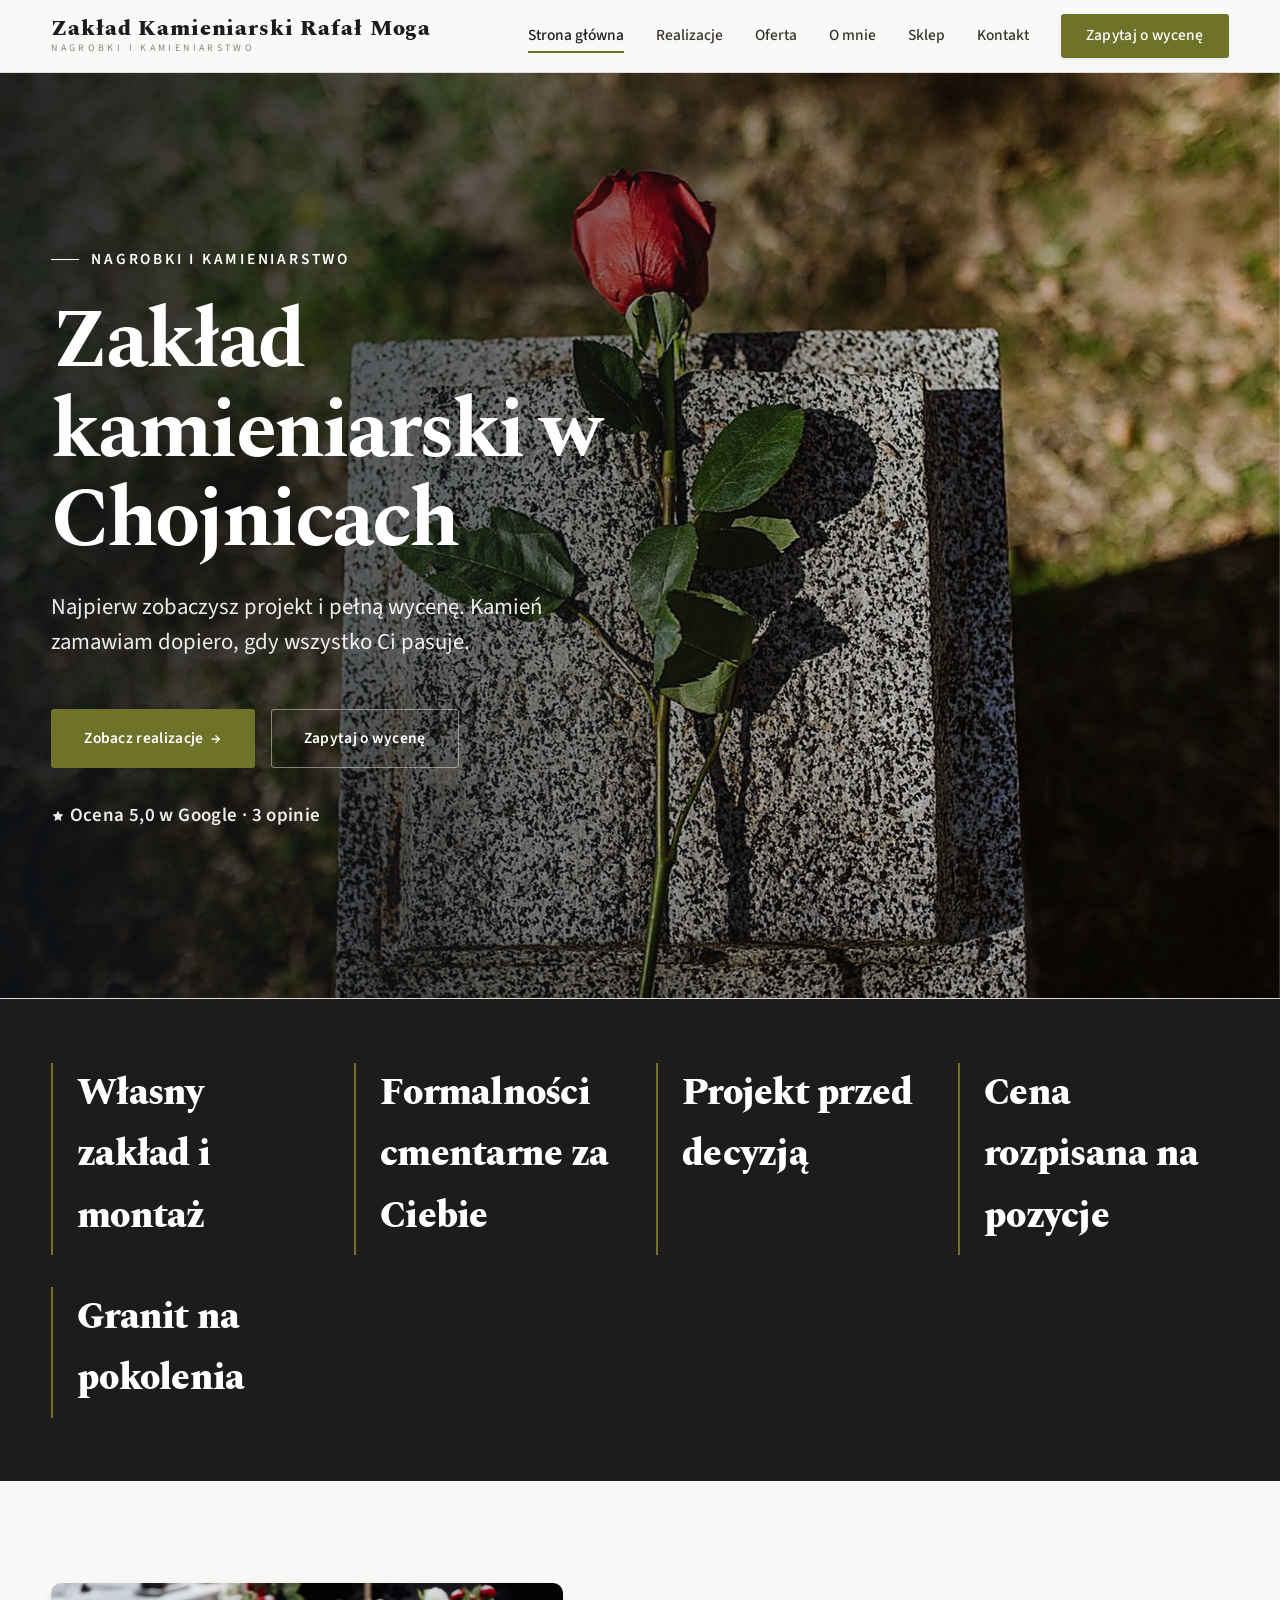
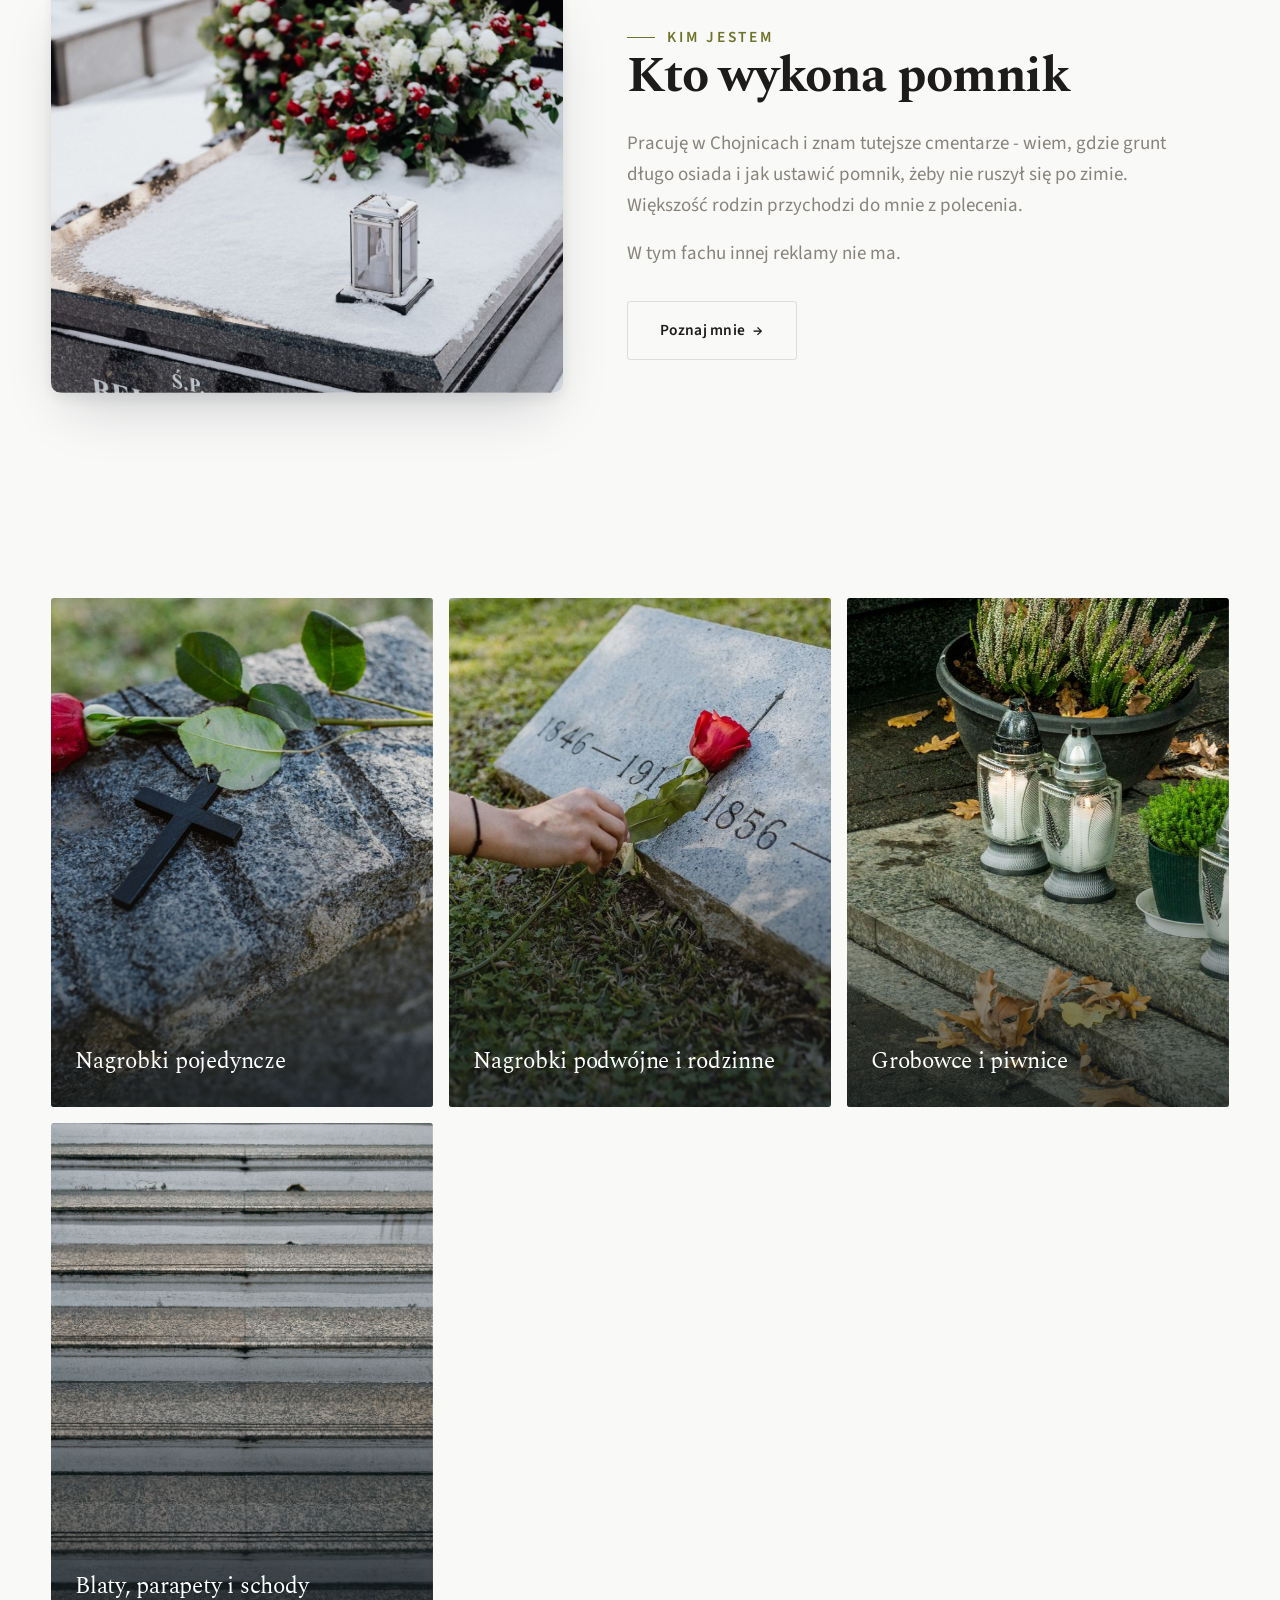
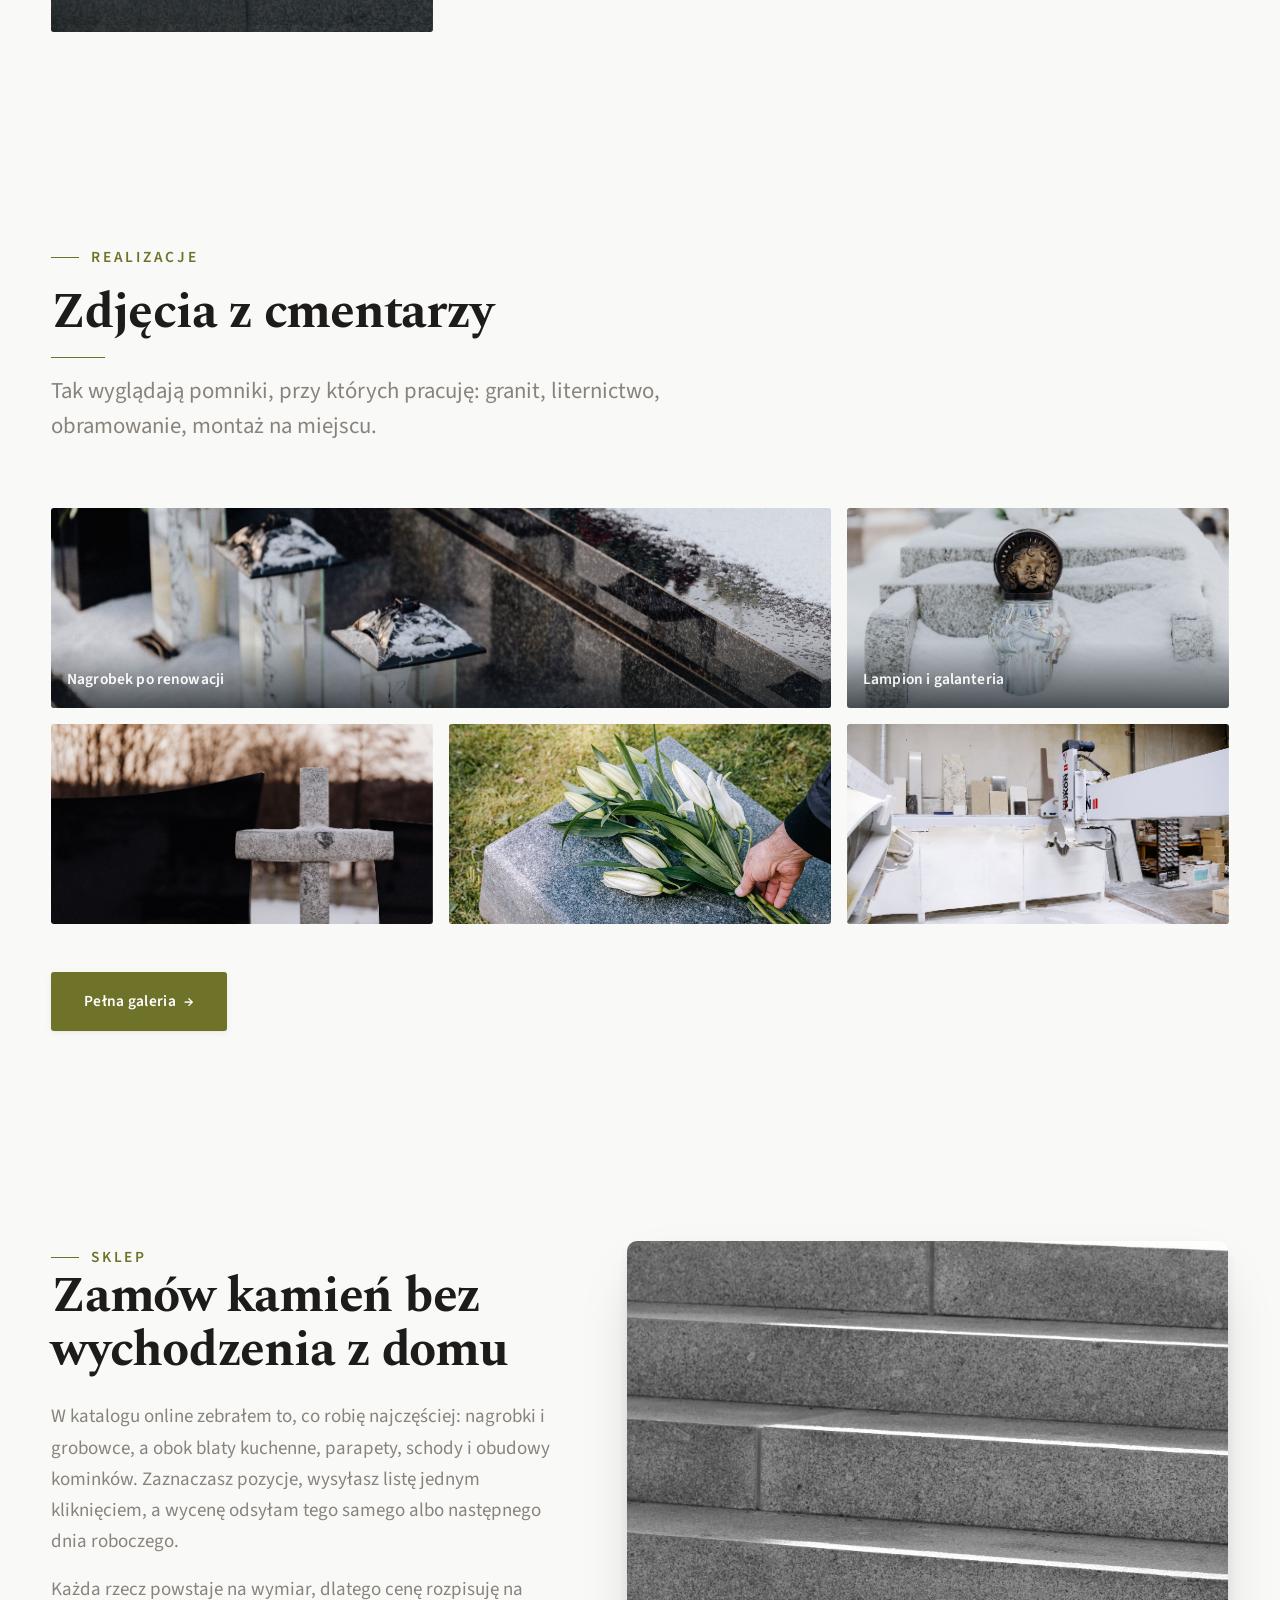
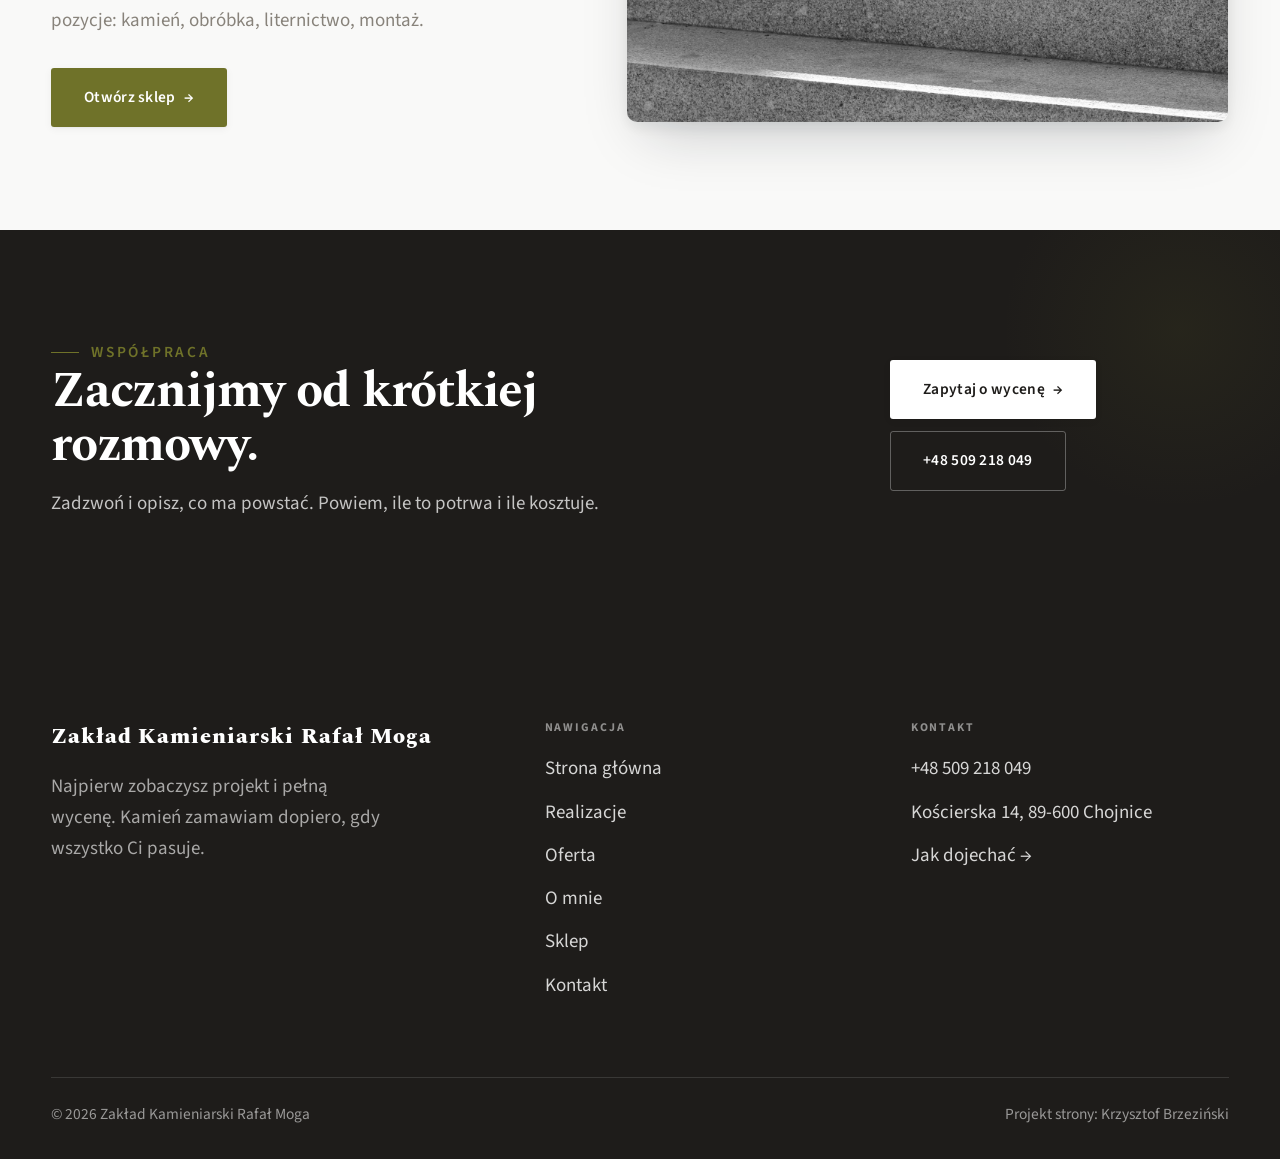
==== index.html @ 41d6d7fe "Demo: Zaklad Kamieniarski Rafal Moga (Chojnice) - strona + sklep" ====
<!DOCTYPE html>
<html lang="pl">
<head>
<meta charset="UTF-8">
<meta name="viewport" content="width=device-width, initial-scale=1.0">
<title>Nagrobki Chojnice - zakład kamieniarski | Zakład Kamieniarski Rafał Moga</title>
<meta name="description" content="Zakład kamieniarski w Chojnicach: nagrobki, grobowce, dopisy, renowacje. Formalności na cmentarzu po mojej stronie. Zadzwoń: +48 509 218 049.">
<link rel="preconnect" href="https://fonts.googleapis.com">
<link rel="preconnect" href="https://fonts.gstatic.com" crossorigin>
<link href="https://fonts.googleapis.com/css2?family=Spectral:wght@500;600;700&family=Source+Sans+3:wght@400;500;600&display=swap" rel="stylesheet">
<link rel="stylesheet" href="assets/styles.css">
</head>
<body>

<header class="nav">
  <div class="wrap nav-inner">
    <a class="brand" href="index.html"><span class="name">Zakład Kamieniarski Rafał Moga</span><span class="sub">Nagrobki i kamieniarstwo</span></a>
    <nav class="nav-links">
      <a href="index.html" class="active">Strona główna</a>
      <a href="realizacje.html">Realizacje</a>
      <a href="oferta.html">Oferta</a>
      <a href="o-nas.html">O mnie</a>
      <a href="sklep.html">Sklep</a>
      <a href="kontakt.html">Kontakt</a>
      <a href="kontakt.html" class="btn btn-accent">Zapytaj o wycenę</a>
    </nav>
    <button class="nav-toggle" aria-label="Menu"><span></span><span></span><span></span></button>
  </div>
</header>

<section class="hero-cine">
  <img src="img/hero.jpg" fetchpriority="high" alt="Zakład Kamieniarski Rafał Moga - Zakład kamieniarski w Chojnicach. Nagrobki i pomniki. ">
  <div class="wrap">
    <div class="hero-copy">
      <span class="eyebrow">Nagrobki i kamieniarstwo</span>
      <h1>Zakład kamieniarski w Chojnicach</h1>
      <p class="lead">Najpierw zobaczysz projekt i pełną wycenę. Kamień zamawiam dopiero, gdy wszystko Ci pasuje.</p>
      <div class="hero-actions">
        <a href="realizacje.html" class="btn btn-accent">Zobacz realizacje <span class="arr">→</span></a>
        <a href="kontakt.html" class="btn btn-ghost" style="color:#fff;border-color:rgba(255,255,255,.45)">Zapytaj o wycenę</a>
      </div>
      <div style="margin-top:var(--space-6);color:#fff;font-weight:600;letter-spacing:.02em;opacity:.92"><svg class="ico-star" width="14" height="14" viewBox="0 0 24 24" style="vertical-align:-2px" aria-hidden="true"><path d="M12 2.8l2.85 5.8 6.4.93-4.63 4.5 1.1 6.37L12 17.4l-5.72 3 1.1-6.37-4.63-4.5 6.4-.93L12 2.8Z" fill="currentColor"/></svg> Ocena 5,0 w Google · 3 opinie</div>
    </div>
  </div>
</section>
<section class="strip" style="padding-block:0">
  <div class="wrap">
    <div class="item reveal"><div class="k">Własny zakład i montaż</div><div class="v"></div></div>
    <div class="item reveal"><div class="k">Formalności cmentarne za Ciebie</div><div class="v"></div></div>
    <div class="item reveal"><div class="k">Projekt przed decyzją</div><div class="v"></div></div>
    <div class="item reveal"><div class="k">Cena rozpisana na pozycje</div><div class="v"></div></div>
    <div class="item reveal"><div class="k">Granit na pokolenia</div><div class="v"></div></div>
  </div>
</section>
<section>
  <div class="wrap split">
    <div class="split-art reveal"><img src="img/g1.jpg" alt="Zakład Kamieniarski Rafał Moga - realizacja" loading="lazy"></div>
    <div class="split-copy reveal">
      <span class="eyebrow">Kim jestem</span>
      <h2>Kto wykona pomnik</h2>
      <p class="muted">Pracuję w Chojnicach i znam tutejsze cmentarze - wiem, gdzie grunt długo osiada i jak ustawić pomnik, żeby nie ruszył się po zimie. Większość rodzin przychodzi do mnie z polecenia.</p>
      <p class="muted">W tym fachu innej reklamy nie ma.</p>
      <a href="o-nas.html" class="btn btn-ghost">Poznaj mnie <span class="arr">→</span></a>
    </div>
  </div>
</section>
<section class="gateways-band">
  <div class="wrap">
    <div class="gateways">
      <a href="oferta.html" class="gateway reveal"><img src="img/g2.jpg" alt="Nagrobki pojedyncze" loading="lazy"><span class="g-ttl">Nagrobki pojedyncze</span></a>
      <a href="oferta.html" class="gateway reveal"><img src="img/g3.jpg" alt="Nagrobki podwójne i rodzinne" loading="lazy"><span class="g-ttl">Nagrobki podwójne i rodzinne</span></a>
      <a href="oferta.html" class="gateway reveal"><img src="img/g6.jpg" alt="Grobowce i piwnice" loading="lazy"><span class="g-ttl">Grobowce i piwnice</span></a>
      <a href="sklep.html" class="gateway reveal"><img src="img/schody2.jpg" alt="Blaty, parapety i schody" loading="lazy"><span class="g-ttl">Blaty, parapety i schody</span></a>
    </div>
  </div>
</section>
<section>
  <div class="wrap">
    <div class="head reveal">
      <span class="eyebrow">Realizacje</span>
      <h2>Zdjęcia z cmentarzy</h2>
      <p>Tak wyglądają pomniki, przy których pracuję: granit, liternictwo, obramowanie, montaż na miejscu.</p>
    </div>
    <div class="gallery">
      <div class="tile t-two3 reveal"><img src="img/g5.jpg" alt="Nagrobek po renowacji" loading="lazy"><div class="cap">Nagrobek po renowacji</div></div>
      <div class="tile t-third reveal"><img src="img/g4.jpg" alt="Lampion i galanteria nagrobna" loading="lazy"><div class="cap">Lampion i galanteria</div></div>
      <div class="tile t-third reveal"><img src="img/g7.jpg" alt="Zakład Kamieniarski Rafał Moga" loading="lazy"></div>
      <div class="tile t-third reveal"><img src="img/g8.jpg" alt="Zakład Kamieniarski Rafał Moga" loading="lazy"></div>
      <div class="tile t-third reveal"><img src="img/about.jpg" alt="Zakład Kamieniarski Rafał Moga" loading="lazy"></div>
    </div>
    <div style="margin-top:var(--space-7)" class="reveal"><a href="realizacje.html" class="btn btn-accent">Pełna galeria <span class="arr">→</span></a></div>
  </div>
</section>
<section>
  <div class="wrap split">
    <div class="split-copy reveal">
      <span class="eyebrow">Sklep</span>
      <h2>Zamów kamień bez wychodzenia z domu</h2>
      <p class="muted">W katalogu online zebrałem to, co robię najczęściej: nagrobki i grobowce, a obok blaty kuchenne, parapety, schody i obudowy kominków. Zaznaczasz pozycje, wysyłasz listę jednym kliknięciem, a wycenę odsyłam tego samego albo następnego dnia roboczego.</p>
      <p class="muted">Każda rzecz powstaje na wymiar, dlatego cenę rozpisuję na pozycje: kamień, obróbka, liternictwo, montaż.</p>
      <a href="sklep.html" class="btn btn-accent">Otwórz sklep <span class="arr">→</span></a>
    </div>
    <div class="split-art reveal"><img src="img/schody1.jpg" alt="Schody i elementy z granitu" loading="lazy"></div>
  </div>
</section>
<section class="cta">
  <div class="wrap">
    <div class="reveal">
      <span class="eyebrow">Współpraca</span>
      <h2>Zacznijmy od krótkiej rozmowy.</h2>
      <p>Zadzwoń i opisz, co ma powstać. Powiem, ile to potrwa i ile kosztuje.</p>
    </div>
    <div class="cta-actions reveal">
      <a href="kontakt.html" class="btn btn-light">Zapytaj o wycenę <span class="arr">→</span></a>
      <a href="tel:+48509218049" class="btn btn-ghost" style="color:#fff;border-color:rgba(255,255,255,.3)">+48 509 218 049</a>
    </div>
  </div>
</section>

<footer>
  <div class="wrap">
    <div class="foot-grid">
      <div class="foot-brand">
        <div class="name">Zakład Kamieniarski Rafał Moga</div>
        <p>Najpierw zobaczysz projekt i pełną wycenę. Kamień zamawiam dopiero, gdy wszystko Ci pasuje.</p>
      </div>
      <div class="foot-col">
        <h4>Nawigacja</h4>
        <a href="index.html">Strona główna</a>
        <a href="realizacje.html">Realizacje</a>
        <a href="oferta.html">Oferta</a>
        <a href="o-nas.html">O mnie</a>
        <a href="sklep.html">Sklep</a>
        <a href="kontakt.html">Kontakt</a>
      </div>
      <div class="foot-col">
        <h4>Kontakt</h4>
        <a href="tel:+48509218049">+48 509 218 049</a>
        <p>Kościerska 14, 89-600 Chojnice</p>
        <a href="https://maps.google.com/?cid=12086845877738569037" target="_blank" rel="noopener">Jak dojechać →</a>
      </div>
    </div>
    <div class="foot-bot">
      <span>© 2026 Zakład Kamieniarski Rafał Moga</span>
      <span>Projekt strony: Krzysztof Brzeziński</span>
    </div>
  </div>
</footer>


<script src="assets/main.js"></script>
</body>
</html>
---- assets/styles.css ----
/* ============================================================
   STOLBASZ — premium, architektoniczny B2B fit-out
   Jasna paleta, zero brązu. System wg premium-web-craft.
   Projekt strony: Krzysztof Brzeziński
   ============================================================ */

:root{
  /* PALETA — jasna, architektoniczna, chłodna */
  --paper:#F2F1EE;          /* główne tło */
  --paper-2:#E5E3DE;        /* sekcje alternatywne (chłodny jasny szary) */
  --paper-3:#E5E3DE;        /* delikatne wypełnienia */
  --ink:#1E1C1A;            /* tekst główny — chłodny grafit */
  --ink-soft:#38332F;       /* nagłówki drugorzędne */
  --muted:#88837B;          /* tekst poboczny */
  --line:rgba(30,28,26,.12);/* hairline */
  --accent:#836A42;         /* stonowany petrol-slate — jedyny akcent */
  --accent-d:#67522F;
  --accent-soft:rgba(131,106,66,.10);
  --dark:#1E1C1A;           /* sekcje ciemne (stopka/CTA) */

  /* ODSTĘPY — skala 4/8 */
  --space-1:4px; --space-2:8px; --space-3:12px; --space-4:16px; --space-5:24px;
  --space-6:32px; --space-7:48px; --space-8:64px; --space-9:96px; --space-10:128px;

  /* TYPOGRAFIA — fluid clamp() (skala podbita 16.07.2026: większe, czytelniejsze litery — uwaga Adama) */
  --text-sm:clamp(.9rem,.87rem + .12vw,1rem);
  --text-base:clamp(1.08rem,1.04rem + .18vw,1.2rem);
  --text-lg:clamp(1.24rem,1.15rem + .34vw,1.44rem);
  --text-h3:clamp(1.34rem,1.22rem + .55vw,1.66rem);
  --text-h2:clamp(2.1rem,1.66rem + 2.1vw,3.1rem);
  --text-h1:clamp(2.9rem,2.1rem + 4vw,5.1rem);

  /* PROMIENIE — architektoniczne, raczej ostre */
  --r-sm:3px; --r-md:6px; --r-lg:10px;

  /* RUCH */
  --ease:cubic-bezier(.25,.46,.45,.94); --dur:.24s;

  /* CIENIE — miękkie, warstwowe */
  --sh-sm:0 1px 2px rgba(16,24,32,.04), 0 2px 8px rgba(16,24,32,.05);
  --sh-md:0 2px 6px rgba(16,24,32,.05), 0 12px 28px -8px rgba(16,24,32,.12);
  --sh-lg:0 6px 14px rgba(16,24,32,.07), 0 26px 56px -18px rgba(16,24,32,.22);

  --hairline:1px solid var(--line);

  --font-display:'Spectral',serif;
  --font-body:'Source Sans 3',sans-serif;
}

*{box-sizing:border-box;margin:0;padding:0}
html{scroll-behavior:smooth}
body{
  font-family:var(--font-body);
  font-size:var(--text-base);
  line-height:1.65;
  color:var(--ink);
  background:var(--paper);
  -webkit-font-smoothing:antialiased;
  text-rendering:optimizeLegibility;
}
img{max-width:100%;display:block}
a{color:inherit;text-decoration:none}

.wrap{width:min(92%,1180px);margin-inline:auto}
section{padding-block:clamp(52px,6.5vw,96px)}

h1,h2,h3{font-family:var(--font-display);font-weight:700;line-height:1.08;letter-spacing:-.02em;color:var(--ink)}
h1{font-size:var(--text-h1);letter-spacing:-.035em}
h2{font-size:var(--text-h2);letter-spacing:-.025em}
h3{font-size:var(--text-h3)}
p{max-width:65ch}

.eyebrow{
  font-family:var(--font-body);
  font-size:var(--text-sm);
  font-weight:600;
  letter-spacing:.18em;
  text-transform:uppercase;
  color:var(--accent);
  display:inline-flex;align-items:center;gap:var(--space-3);
}
.eyebrow::before{content:"";width:28px;height:1px;background:var(--accent);display:inline-block}

.muted{color:var(--muted)}
.lead{font-size:var(--text-lg);line-height:1.55;color:var(--ink-soft);max-width:50ch}

/* ---------- BUTTONS ---------- */
.btn{
  display:inline-flex;align-items:center;gap:var(--space-2);
  font-weight:600;font-size:var(--text-sm);letter-spacing:.02em;
  padding:var(--space-4) var(--space-6);
  border-radius:var(--r-sm);
  transition:transform var(--dur) var(--ease),box-shadow var(--dur) var(--ease),background var(--dur) var(--ease);
  cursor:pointer;border:1px solid transparent;
}
.btn-accent{background:var(--accent);color:#fff;box-shadow:var(--sh-sm)}
.btn-accent:hover{background:var(--accent-d);transform:translateY(-2px);box-shadow:var(--sh-md)}
.btn-accent:active{transform:translateY(0);box-shadow:var(--sh-sm)}
.btn-ghost{background:transparent;color:var(--ink);border-color:var(--line)}
.btn-ghost:hover{border-color:var(--accent);color:var(--accent);transform:translateY(-2px)}
.btn-light{background:#fff;color:var(--ink);box-shadow:var(--sh-sm)}
.btn-light:hover{transform:translateY(-2px);box-shadow:var(--sh-md)}
.btn .arr{transition:transform var(--dur) var(--ease)}
.btn:hover .arr{transform:translateX(4px)}

/* ---------- NAV ---------- */
.nav{
  position:sticky;top:0;z-index:50;
  background:color-mix(in srgb,var(--paper) 88%,transparent);
  backdrop-filter:saturate(140%) blur(10px);
  border-bottom:var(--hairline);
}
.nav-inner{display:flex;align-items:center;justify-content:space-between;height:72px}
.brand{display:flex;flex-direction:column;line-height:1}
.brand .name{font-family:var(--font-display);font-weight:800;font-size:1.35rem;letter-spacing:.04em}
.brand .sub{font-size:.62rem;letter-spacing:.34em;text-transform:uppercase;color:var(--muted);margin-top:5px}
.nav-links{display:flex;align-items:center;gap:var(--space-6)}
.nav-links a{font-size:var(--text-sm);font-weight:500;color:var(--ink-soft);position:relative;padding-block:4px;transition:color var(--dur) var(--ease)}
.nav-links a::after{content:"";position:absolute;left:0;bottom:0;width:0;height:1.5px;background:var(--accent);transition:width var(--dur) var(--ease)}
.nav-links a:hover,.nav-links a.active{color:var(--ink)}
.nav-links a:hover::after,.nav-links a.active::after{width:100%}
.nav-links .btn{padding:var(--space-2) var(--space-5)}
/* przyciski w nav: właściwy kolor (przebij .nav-links a) + bez podkreślenia */
.nav-links a.btn-accent{color:#fff}
.nav-links a.btn-ghost,.nav-links a.btn-light{color:var(--ink)}
.nav-links a.btn::after{display:none}
.nav-toggle{display:none;background:none;border:none;cursor:pointer;flex-direction:column;gap:5px;padding:8px}
.nav-toggle span{width:24px;height:2px;background:var(--ink);transition:var(--dur)}

/* ---------- HERO (split) ---------- */
.hero{position:relative;overflow:hidden;border-bottom:var(--hairline)}
.hero-grid{display:grid;grid-template-columns:1.05fr .95fr;gap:clamp(24px,4vw,60px);align-items:center;
  padding-block:clamp(36px,4.5vw,64px)}
.hero-copy .eyebrow{margin-bottom:var(--space-5)}
.hero-copy h1{margin-bottom:var(--space-5)}
.hero-copy .lead{margin-bottom:var(--space-7)}
.hero-actions{display:flex;flex-wrap:wrap;gap:var(--space-4)}
.hero-art{position:relative;aspect-ratio:4/3;border-radius:var(--r-lg);overflow:hidden;box-shadow:var(--sh-lg)}
.hero-art img{width:100%;height:100%;object-fit:cover}
.hero-art::after{content:"";position:absolute;inset:0;background:linear-gradient(180deg,transparent 55%,rgba(18,24,28,.28))}
.hero-badge{position:absolute;left:var(--space-5);bottom:var(--space-5);z-index:2;
  background:rgba(252,252,251,.94);backdrop-filter:blur(4px);
  border-radius:var(--r-md);padding:var(--space-4) var(--space-5);box-shadow:var(--sh-md);max-width:78%}
.hero-badge strong{display:block;font-family:var(--font-display);font-size:1rem;letter-spacing:-.01em}
.hero-badge span{font-size:var(--text-sm);color:var(--muted)}

/* ---------- HERO duży / kinowy (strona główna) ---------- */
.hero-cine{position:relative;min-height:clamp(560px,82vh,840px);min-height:clamp(560px,82svh,840px);display:flex;align-items:center;overflow:hidden;border-bottom:var(--hairline)}
.hero-cine>img{position:absolute;inset:0;width:100%;height:100%;object-fit:cover;z-index:0}
.hero-cine::after{content:"";position:absolute;inset:0;z-index:1;
  background:linear-gradient(95deg,rgba(13,18,23,.86) 0%,rgba(13,18,23,.64) 32%,rgba(13,18,23,.24) 62%,rgba(13,18,23,.04) 100%)}
.hero-cine .wrap{position:relative;z-index:2;padding-block:var(--space-8)}
.hero-cine .hero-copy{max-width:660px}
.hero-cine .eyebrow{color:#fff;margin-bottom:var(--space-5)}
.hero-cine .eyebrow::before{background:#fff}
.hero-cine h1{color:#fff;margin-bottom:var(--space-5);font-size:clamp(2.9rem,2rem + 4.4vw,5.2rem)}
.hero-cine .lead{color:rgba(255,255,255,.92);max-width:48ch;margin-bottom:var(--space-7)}
.hero-cine .hero-actions{display:flex;flex-wrap:wrap;gap:var(--space-4)}
@media(max-width:680px){
  .hero-cine{min-height:clamp(520px,76vh,640px);min-height:clamp(520px,76svh,640px);align-items:flex-end}
  .hero-cine::after{background:linear-gradient(0deg,rgba(13,18,23,.9) 6%,rgba(13,18,23,.45) 55%,rgba(13,18,23,.25) 100%)}
  .hero-cine .wrap{padding-bottom:var(--space-9)}
}

/* full-bleed hero variant (podstrony) */
.pagehead{position:relative;min-height:46vh;min-height:46svh;display:flex;align-items:flex-end;overflow:hidden;border-bottom:var(--hairline)}
.pagehead img{position:absolute;inset:0;width:100%;height:100%;object-fit:cover}
.pagehead::after{content:"";position:absolute;inset:0;background:linear-gradient(180deg,rgba(18,24,28,.25),rgba(18,24,28,.62))}
.pagehead .wrap{position:relative;z-index:2;padding-block:var(--space-9);color:#fff}
.pagehead h1{color:#fff;max-width:18ch}
.pagehead .eyebrow{color:#fff}
.pagehead .eyebrow::before{background:#fff}
.pagehead p{color:rgba(255,255,255,.86);margin-top:var(--space-4);max-width:54ch}

/* ---------- STRIP (pasek skrótów / liczby) ---------- */
.strip{background:var(--dark);color:#fff}
.strip .wrap{display:grid;grid-template-columns:repeat(4,1fr);gap:var(--space-6);padding-block:var(--space-8)}
.strip .item .k{font-family:var(--font-display);font-size:clamp(1.6rem,1.2rem + 1.4vw,2.4rem);font-weight:800;letter-spacing:-.02em;color:#fff}
.strip .item .v{font-size:var(--text-sm);color:rgba(255,255,255,.66);margin-top:var(--space-2);line-height:1.45}
.strip .item{border-left:2px solid var(--accent);padding-left:var(--space-5)}

/* ---------- SECTION HEAD ---------- */
.head{max-width:48rem;margin-bottom:var(--space-8)}
.head.center{margin-inline:auto;text-align:center}
.head .eyebrow{margin-bottom:var(--space-4)}
.head h2{margin-bottom:var(--space-4)}
.head p{color:var(--muted);font-size:var(--text-lg);line-height:1.55}
.head.center p{margin-inline:auto}

/* ---------- INTRO SPLIT ---------- */
.split{display:grid;grid-template-columns:.92fr 1.08fr;gap:clamp(28px,5vw,80px);align-items:center}
.split.rev{grid-template-columns:1.08fr .92fr}
.split.rev .split-art{order:-1}
.split-art{position:relative;aspect-ratio:5/4;border-radius:var(--r-lg);overflow:hidden;box-shadow:var(--sh-lg)}
.split-art img{width:100%;height:100%;object-fit:cover}
.split-copy h2{margin-bottom:var(--space-5)}
.split-copy p+p{margin-top:var(--space-4)}
.split-copy .btn{margin-top:var(--space-6)}

/* ---------- SERVICES (zakres) ---------- */
.svc-grid{display:grid;grid-template-columns:repeat(auto-fit,minmax(280px,1fr));gap:var(--space-5)}
.svc{background:#fff;border:var(--hairline);border-radius:var(--r-md);padding:var(--space-7) var(--space-6);
  transition:transform var(--dur) var(--ease),box-shadow var(--dur) var(--ease),border-color var(--dur) var(--ease);
  position:relative;overflow:hidden}
.svc::before{content:"";position:absolute;left:0;top:0;width:3px;height:0;background:var(--accent);transition:height var(--dur) var(--ease)}
.svc:hover{transform:translateY(-4px);box-shadow:var(--sh-md);border-color:transparent}
.svc:hover::before{height:100%}
.svc .ic{font-family:var(--font-display);font-size:.8rem;font-weight:700;letter-spacing:.12em;color:var(--accent);margin-bottom:var(--space-4)}
.svc h3{margin-bottom:var(--space-3);font-size:1.22rem}
.svc p{color:var(--muted);font-size:var(--text-base);line-height:1.6}

/* big detailed service rows */
.svc-row{display:grid;grid-template-columns:.8fr 1.2fr;gap:clamp(20px,4vw,60px);align-items:center;padding-block:var(--space-8)}
.svc-row+.svc-row{border-top:var(--hairline)}
.svc-row.rev{grid-template-columns:1.2fr .8fr}
.svc-row.rev .svc-row-art{order:-1}
.svc-row-art{aspect-ratio:4/3;border-radius:var(--r-md);overflow:hidden;box-shadow:var(--sh-md)}
.svc-row-art img{width:100%;height:100%;object-fit:cover}
.svc-row h3{font-size:1.5rem;margin-bottom:var(--space-4)}
.svc-row .num{font-family:var(--font-display);font-size:.85rem;font-weight:700;letter-spacing:.14em;color:var(--accent);display:block;margin-bottom:var(--space-3)}
.svc-row ul{list-style:none;margin-top:var(--space-4);display:flex;flex-direction:column;gap:var(--space-2)}
.svc-row li{position:relative;padding-left:var(--space-5);color:var(--muted);font-size:var(--text-base)}
.svc-row li::before{content:"";position:absolute;left:0;top:.62em;width:8px;height:1px;background:var(--accent)}

/* ---------- GALLERY (realizacje) ---------- */
.gallery{display:grid;grid-template-columns:repeat(12,1fr);gap:var(--space-4);grid-auto-rows:200px}
/* GALERIA MASONRY — pionowe zdjęcia (portrety beauty/wellness) bez przycinania: kolumny, height auto */
.gallery-masonry{column-count:3;column-gap:var(--space-4)}
@media(max-width:900px){.gallery-masonry{column-count:2}}
@media(max-width:560px){.gallery-masonry{column-count:1}}
.gallery-masonry .m-tile{break-inside:avoid;margin:0 0 var(--space-4);padding:0;position:relative;overflow:hidden;border-radius:var(--r-md);border:1px solid var(--line)}
.gallery-masonry .m-tile img{width:100%;height:auto;display:block}
.gallery-masonry .m-tile .cap{position:absolute;left:0;right:0;bottom:0;padding:var(--space-4);color:#fff;background:linear-gradient(0deg,rgba(0,0,0,.55),transparent);font-size:var(--text-sm)}
.gallery-masonry .m-tile .cap small{display:block;font-weight:400;opacity:.78;letter-spacing:.04em;text-transform:uppercase;font-size:.66rem;margin-top:3px}
.tile{position:relative;overflow:hidden;border-radius:var(--r-md);box-shadow:var(--sh-sm);
  transition:transform var(--dur) var(--ease),box-shadow var(--dur) var(--ease)}
.tile img{width:100%;height:100%;object-fit:cover;transition:transform .6s var(--ease)}
.tile:hover{box-shadow:var(--sh-md)}
.tile:hover img{transform:scale(1.05)}
.tile .cap{position:absolute;left:0;right:0;bottom:0;padding:var(--space-5) var(--space-4) var(--space-4);
  background:linear-gradient(transparent,rgba(18,24,28,.78));color:#fff;
  font-size:var(--text-sm);font-weight:600;letter-spacing:.01em;
  opacity:0;transform:translateY(8px);transition:var(--dur) var(--ease)}
.tile:hover .cap{opacity:1;transform:translateY(0)}
.tile .cap small{display:block;font-weight:400;opacity:.78;letter-spacing:.04em;text-transform:uppercase;font-size:.66rem;margin-top:3px}
/* bento spans */
.t-wide{grid-column:span 6}
.t-tall{grid-column:span 6;grid-row:span 2}
.t-std{grid-column:span 6}
.t-third{grid-column:span 4}
.t-two3{grid-column:span 8}

/* ---------- TRUST / WIARYGODNOŚĆ ---------- */
.trust{background:var(--paper-2)}
.trust-grid{display:grid;grid-template-columns:repeat(auto-fit,minmax(240px,1fr));gap:var(--space-5);margin-top:var(--space-7)}
.trust-card{background:#fff;border-radius:var(--r-md);padding:var(--space-7) var(--space-6);box-shadow:var(--sh-sm);border-top:3px solid var(--accent)}
.trust-card .big{font-family:var(--font-display);font-size:clamp(1.8rem,1.3rem + 1.6vw,2.6rem);font-weight:800;letter-spacing:-.02em;color:var(--ink);line-height:1}
.trust-card h3{font-size:1.12rem;margin:var(--space-3) 0 var(--space-2)}
.trust-card p{color:var(--muted);font-size:var(--text-base);line-height:1.55}

/* ---------- CTA band ---------- */
.cta{background:var(--dark);color:#fff;position:relative;overflow:hidden}
.cta .wrap{display:grid;grid-template-columns:1.4fr .6fr;gap:var(--space-7);align-items:center;position:relative;z-index:2}
.cta h2{color:#fff;max-width:20ch}
.cta p{color:rgba(255,255,255,.74);margin-top:var(--space-4)}
.cta-actions{display:flex;flex-direction:column;gap:var(--space-3);align-items:flex-start}
.cta::before{content:"";position:absolute;right:-80px;top:-80px;width:360px;height:360px;border-radius:50%;
  background:radial-gradient(circle,var(--accent-soft),transparent 70%)}

/* ---------- CONTACT ---------- */
.contact-grid{display:grid;grid-template-columns:.85fr 1.15fr;gap:clamp(28px,4vw,56px);align-items:start}
.info-list{display:flex;flex-direction:column;gap:var(--space-2)}
.info-row{display:flex;gap:var(--space-4);align-items:flex-start;padding-block:var(--space-4);border-bottom:var(--hairline)}
.info-row .ic{flex:none;width:42px;height:42px;display:grid;place-items:center;border-radius:50%;
  background:var(--accent-soft);color:var(--accent);font-size:1.05rem}
.info-row .lbl{font-size:.72rem;letter-spacing:.14em;text-transform:uppercase;color:var(--muted)}
.info-row .val{font-weight:600;font-size:var(--text-base);margin-top:2px}
.info-row a.val:hover{color:var(--accent)}
.map{border:none;border-radius:var(--r-lg);box-shadow:var(--sh-md);width:100%;height:100%;min-height:380px;filter:grayscale(.2) contrast(1.02)}
.form{background:#fff;border:var(--hairline);border-radius:var(--r-lg);padding:clamp(24px,3vw,40px);box-shadow:var(--sh-sm)}
.form .fld{margin-bottom:var(--space-5)}
.form label{display:block;font-size:var(--text-sm);font-weight:600;margin-bottom:var(--space-2)}
.form input,.form textarea{width:100%;font-family:inherit;font-size:var(--text-base);color:var(--ink);
  padding:var(--space-4);border:var(--hairline);border-radius:var(--r-sm);background:var(--paper);transition:border-color var(--dur)}
.form input:focus,.form textarea:focus{outline:none;border-color:var(--accent);background:#fff}
.form textarea{resize:vertical;min-height:120px}
.form .note{font-size:var(--text-sm);color:var(--muted);margin-top:var(--space-3)}

/* ---------- FOOTER ---------- */
footer{background:var(--dark);color:#fff;padding-block:var(--space-9) var(--space-6)}
.foot-grid{display:grid;grid-template-columns:1.4fr 1fr 1fr;gap:var(--space-7);margin-bottom:var(--space-8)}
.foot-brand .name{font-family:var(--font-display);font-weight:800;font-size:1.4rem;letter-spacing:.04em}
.foot-brand p{color:rgba(255,255,255,.62);margin-top:var(--space-4);font-size:var(--text-base);max-width:38ch}
.foot-col h4{font-size:.74rem;letter-spacing:.16em;text-transform:uppercase;color:rgba(255,255,255,.5);margin-bottom:var(--space-4)}
.foot-col a,.foot-col p{display:block;color:rgba(255,255,255,.82);font-size:var(--text-base);margin-bottom:var(--space-3)}
.foot-col a:hover{color:#fff}
.foot-bot{border-top:1px solid rgba(255,255,255,.12);padding-top:var(--space-5);display:flex;justify-content:space-between;flex-wrap:wrap;gap:var(--space-3);
  font-size:var(--text-sm);color:rgba(255,255,255,.55)}
.foot-bot a:hover{color:#fff}

/* ---------- REVEAL ---------- */
.reveal{opacity:0;transform:translateY(22px);transition:opacity .6s var(--ease),transform .6s var(--ease)}
.reveal.in{opacity:1;transform:none}

/* ---------- RESPONSIVE ---------- */
@media(max-width:920px){
  .hero-grid,.split,.split.rev,.svc-row,.svc-row.rev,.cta .wrap,.contact-grid,.foot-grid{grid-template-columns:1fr}
  .split.rev .split-art,.svc-row.rev .svc-row-art{order:0}
  .hero-art{aspect-ratio:16/10;max-height:420px}
  .strip .wrap{grid-template-columns:repeat(2,1fr);gap:var(--space-7)}
  .gallery{grid-auto-rows:180px}
  .t-wide,.t-tall,.t-std,.t-third,.t-two3{grid-column:span 6}
  .t-tall{grid-row:span 1}
  .cta-actions{flex-direction:row;flex-wrap:wrap}
  .foot-grid{gap:var(--space-6)}
}
@media(max-width:680px){
  .nav-links{position:fixed;inset:72px 0 auto 0;background:var(--paper);flex-direction:column;align-items:stretch;
    gap:0;padding:var(--space-4) 6%;border-bottom:var(--hairline);box-shadow:var(--sh-md);
    transform:translateY(-120%);transition:transform var(--dur) var(--ease)}
  .nav-links.open{transform:translateY(0)}
  .nav-links a{padding-block:var(--space-4);border-bottom:var(--hairline)}
  .nav-links .btn{margin-top:var(--space-3);justify-content:center}
  .nav-toggle{display:flex}
  .strip .wrap{grid-template-columns:1fr}
  .gallery{grid-template-columns:repeat(6,1fr)}
  .foot-grid{grid-template-columns:1fr}
}
@media(prefers-reduced-motion:reduce){
  *{animation-duration:.01ms!important;transition:none!important}
  .reveal{opacity:1!important;transform:none!important}
  html{scroll-behavior:auto}
}

/* ============================================================
   PREMIUM LAYER — destylat deep-researchu branż (anty-AI, spokój).
   Zmienne STOLBASZ (--accent/--ink/--paper/--line/--dark). Ruch ledwo
   zauważalny, krzywa cubic-bezier(.16,.84,.44,1); prefers-reduced-motion
   pokryte blanketem wyżej. Karty hairline zamiast cieni = #1 sygnał „nie-AI".
   ============================================================ */

/* więcej oddechu między sekcjami (liderzy: 110-130px) */
section{padding-block:clamp(64px,8vw,128px)}

/* 1) Aksamitny reveal — dłuższa, miękka krzywa zamiast „skoku" */
.reveal{transition:opacity .9s cubic-bezier(.16,.84,.44,1),transform .9s cubic-bezier(.16,.84,.44,1);will-change:opacity,transform}
/* stagger TYLKO w galerii (tam pozycja = porządek dzieci) */
.gallery .reveal:nth-child(2){transition-delay:.07s}
.gallery .reveal:nth-child(3){transition-delay:.14s}
.gallery .reveal:nth-child(4){transition-delay:.21s}
.gallery .reveal:nth-child(5){transition-delay:.28s}
.gallery .reveal:nth-child(6){transition-delay:.35s}

/* 2) Hero STATYCZNY na .hero-cine — Ken Burns CAŁKIEM WYŁĄCZONY 26.06 (3. zgłoszenie Szymona).
   GENEZA: animowanie scale na <img> hero z teksturami (cegły/framugi) re-samplinguje obraz
   klatka po klatce → na części ekranów drobne drganie/shimmer = „heroshot się trzęsie".
   translateY usunięto wcześniej, scale-only + will-change/GPU NIE wystarczyły do GWARANCJI gładkości.
   Krzysztof zażądał pewności („make sure, że błąd się nie pojawi") > efekt. Zero animacji = 0% drgania.
   Delikatny zoom zostaje TYLKO w pełnoekranowych hero gastro/studio (hg-bg/hs-bg — tło, inny
   mechanizm, chwalone, nigdy nie zgłaszane). NIE wracać do KB na .hero-cine bez realnego testu
   na sprzęcie klienta — to ryzyko regresji „trzęsienia”. */
/* BEZPIECZNY "wow" na hero = jednorazowy FADE-IN (opacity), nie zoom.
   opacity nie dotyka bitmapy → gładkie na KAŻDYM zdjęciu/ekranie/GPU, zero ryzyka migotania.
   Geometryczny ruch (scale/translate) na .hero-cine jest ZAKAZANY (bramka pilnuje). */
@keyframes heroFade{from{opacity:0}to{opacity:1}}
.hero-cine>img{transform:none;animation:heroFade 1.1s ease-out both}

/* 3) Akcentowy hairline pod nagłówkiem sekcji, który „rysuje się" przy wejściu */
.head h2{position:relative;padding-bottom:18px}
.head h2::after{content:"";position:absolute;left:0;bottom:0;height:1px;width:0;background:var(--accent);transition:width 1s cubic-bezier(.16,.84,.44,1) .15s}
.head.center h2::after{left:50%;transform:translateX(-50%)}
.head.reveal.in h2::after,.head.center.reveal.in h2::after{width:54px}

/* 4) Karty HAIRLINE zamiast cieni/zaokrągleń (najmocniejszy anty-AI detal) */
.svc{background:transparent;border:1px solid var(--line);border-radius:var(--r-sm);box-shadow:none}
.svc:hover{box-shadow:none;border-color:var(--accent);transform:translateY(-3px)}
.trust-card{background:transparent;box-shadow:none;border:1px solid var(--line);border-top:2px solid var(--accent);border-radius:var(--r-sm)}
.tile{box-shadow:none;border-radius:var(--r-sm)}
.tile:hover{box-shadow:none}

/* 5) Sticky-nav kondensuje się po przewinięciu (sygnał dopracowania) */
.nav{transition:box-shadow .4s ease,background .4s ease}
.nav.is-stuck{box-shadow:0 1px 0 var(--line),0 14px 30px -24px rgba(0,0,0,.45)}
.nav-inner{transition:height .35s var(--ease)}
.nav.is-stuck .nav-inner{height:60px}

/* 6) MANIFESTO — pełnoekranowy cytat-bohater (zastępuje generyczne „Dlaczego my") */
.manifesto{background:var(--paper-2);text-align:center}
.manifesto .wrap{max-width:60rem}
.manifesto p{font-family:var(--font-display);font-style:italic;font-size:clamp(1.6rem,1rem + 2.4vw,2.8rem);line-height:1.32;color:var(--ink-soft);margin-inline:auto;max-width:26ch;position:relative;padding-top:var(--space-8)}
.manifesto p::before{content:"";position:absolute;top:0;left:50%;transform:translateX(-50%);width:54px;height:1px;background:var(--accent)}
.manifesto p span{color:var(--accent);font-style:italic}

/* 7) GATEWAYS — 3 duże bramy-zdjęcia (zamiast paska menu usług) */
.gateways{display:grid;grid-template-columns:repeat(3,1fr);gap:var(--space-4)}
.gateway{position:relative;aspect-ratio:3/4;overflow:hidden;border-radius:var(--r-sm);display:block}
.gateway img{width:100%;height:100%;object-fit:cover;transition:transform .8s var(--ease),filter .5s var(--ease)}
.gateway::after{content:"";position:absolute;inset:0;background:linear-gradient(180deg,transparent 38%,rgba(18,24,28,.74))}
.gateway:hover img{transform:scale(1.05);filter:brightness(1.05)}
.gateway .g-ttl{position:absolute;left:0;right:0;bottom:0;z-index:2;padding:var(--space-6) var(--space-5);color:#fff;font-family:var(--font-display);font-size:1.45rem;letter-spacing:-.01em;line-height:1.15}
.gateway .g-ttl small{display:block;font-family:var(--font-body);font-size:var(--text-sm);font-weight:400;opacity:.82;letter-spacing:.03em;margin-top:5px}
@media(max-width:760px){.gateways{grid-template-columns:1fr}.gateway{aspect-ratio:16/10}}

/* 8) LOGO klienta w nagłówku (gdy podane --logo) */
/* 52px domyślnie (feedback Bartka 06.07.2026: 40px ginęło, uwaga padła 3x; ~56px sprawdzone na żywym demie anna-borowiec-makeup) */
.brand-logo{height:64px;width:auto;max-width:300px;object-fit:contain;display:block}
.nav.is-stuck .brand-logo{height:52px}
@media(max-width:680px){.brand-logo{height:46px;max-width:210px}}


/* === RWD: nagłówki na wąskich ekranach (dodane 17.07.2026 razem z fixem clamp) ===
   Po przywróceniu działania clamp() dolna granica --text-h1 (2.9rem) rozpychała
   dokument przy długich polskich słowach na telefonach. Tu ją zjeżdżamy. */
@media (max-width:560px){
  :root{
    --text-h1:clamp(1.9rem, 1.15rem + 4.4vw, 2.7rem);
    --text-h2:clamp(1.5rem, 1rem + 3vw, 2.1rem);
  }
  .hero-cine h1{font-size:clamp(1.9rem, 1.15rem + 4.4vw, 2.7rem)}
  h1,h2{overflow-wrap:break-word}
}

/* GODZINY (godziny_grid z briefu) — dzień po lewej, godziny po prawej. Wcześniej BRAK stylu
   powodował sklejenie "Poniedziałek-Piątek8:00-20:00" (dodane 2026-07-21). Neutralne dla dem bez grafiku. */
.godz{display:flex;flex-direction:column;gap:2px;max-width:440px;margin-top:8px}
.godz-row{display:flex;justify-content:space-between;align-items:baseline;gap:24px;padding:10px 0;border-bottom:1px solid var(--line)}
.godz-row:last-child{border-bottom:0}
.godz-row b{font-weight:600;color:var(--ink)}
.godz-row span{color:var(--muted);white-space:nowrap}

/* === MOTION LAYER v2 (silnik) === */
/* ============================================================
   MOTION LAYER v2 — warstwa RUCHU wspólna dla wszystkich rodzin (2026-07-26)
   ------------------------------------------------------------
   PO CO: dema były technicznie poprawne, ale statyczne („za mało efektowne",
   K. 26.07). Ta warstwa dokłada to, co dziś odróżnia stronę premium od
   porządnej: maskowane wejście nagłówków, zdjęcia odsłaniane kurtyną + zoom-out,
   parallax sterowany scrollem (CSS scroll-driven, zero JS w pętli scrolla),
   płynne przejścia MIĘDZY podstronami (View Transitions), stagger siatek.

   ZASADY BEZPIECZEŃSTWA (wynikają z realnych wpadek — NIE łamać):
   1. ⛔ ZERO ruchu geometrycznego na `.hero-cine>img` — skalowanie teksturowanej
      bitmapy = shimmer („heroshot się trzęsie", 3x Szymon). Hero rusza się TYLKO
      tekstem i tylko raz. Bramka predeploy tego pilnuje.
   2. Stan początkowy (ukrycie) ustawia ZAWSZE JavaScript przez klasę `.mt-on`
      na <html>. Bez JS / przy błędzie JS strona wygląda dokładnie jak przed tą
      warstwą — nigdy pusty ekran (wpadka Zmalovane 29.06).
   3. Używamy osobnych właściwości `scale:` / `translate:` zamiast `transform:` —
      dzięki temu wejście NIE kasuje istniejących hoverów (które jadą na transform).
   4. Każdy efekt „drogi" (parallax) tylko desktop + tylko gdy przeglądarka umie
      scroll-driven animations. Mobile dostaje sam fade/mask (bateria, jank).
   5. prefers-reduced-motion wyłącza wszystko (blanket w base.css + własne guardy).
   ============================================================ */

:root{
  --mt-ease:cubic-bezier(.16,.84,.44,1);
  --mt-step:70ms;          /* odstęp między kolejnymi elementami siatki */
}

/* ---------- 1) STAGGER — kolejne elementy siatki wchodzą po sobie ----------
   JS ustawia --i (numer w grupie). Podbita specyficzność (:nth-child(n)) bije
   sztywne delaye galerii z base.css, nie ruszając tamtego pliku. */
.reveal{transition-delay:calc(var(--i,0) * var(--mt-step))}
.gallery .reveal:nth-child(n),
.gateways .reveal:nth-child(n),
.svc-grid .reveal:nth-child(n){transition-delay:calc(var(--i,0) * var(--mt-step))}

/* dłuższy, bardziej „aksamitny" dojazd + delikatny zoom-out całej karty */
.mt-on .reveal{transition-duration:1s,1s}

/* ---------- 2) NAGŁÓWKI — wjazd linia po linii zza maski ----------
   JS dzieli tekst na realne linie (po pomiarze) i owija w .mt-line>i.
   Efekt „szuflady": litery wjeżdżają z dołu, obcięte krawędzią linii. */
.mt-lines .mt-line{display:block;overflow:hidden;padding-bottom:.08em;margin-bottom:-.08em}
.mt-lines .mt-line > i{
  display:block;font-style:inherit;
  translate:0 108%;
  transition:translate 1.05s var(--mt-ease) var(--mt-d,0s);
}
.mt-lines.mt-in .mt-line > i{translate:0 0}

/* wariant awaryjny (nagłówek ma zagnieżdżony markup → nie dzielimy na linie) */
.mt-fade{opacity:0;translate:0 18px;transition:opacity .9s var(--mt-ease) var(--mt-d,0s),translate .9s var(--mt-ease) var(--mt-d,0s)}
.mt-fade.mt-in{opacity:1;translate:0 0}

/* ---------- 3) ZDJĘCIA — odsłanianie „kurtyną" + zoom-out do naturalnej skali ----
   clip-path jedzie od dołu do góry, jednocześnie obraz schodzi z 1.10 do 1.
   Uwaga: `scale:` (nie transform) → hover .tile:hover img{transform:scale(1.05)}
   nadal działa i nie kłóci się z wejściem. */
.mt-on .mt-ph > img,
.mt-on .mt-ph > picture > img{
  clip-path:inset(0 0 100% 0);
  scale:1.10;
  transition:clip-path 1.15s var(--mt-ease) var(--mt-d,0s),
             scale 1.6s var(--mt-ease) var(--mt-d,0s);
}
.mt-on .mt-ph.in > img,
.mt-on .in .mt-ph > img,
.mt-on .mt-ph.mt-in > img,
.mt-on .mt-ph.in > picture > img,
.mt-on .in .mt-ph > picture > img{clip-path:inset(0 0 0 0);scale:1}

/* podpis kafla — delikatnie widoczny od razu, pełny na hover (mniej „martwych" kafli) */
.mt-on .tile .cap{opacity:.001}
.mt-on .tile.in .cap{opacity:.9;translate:0 0;transform:none}
.mt-on .tile.in:hover .cap{opacity:1}

/* ---------- 4) PARALLAX — sterowany scrollem, natywnym CSS (bez JS) ----------
   animation-timeline:view() = przeglądarka sama liczy postęp elementu w oknie.
   Zero listenerów scrolla → zero janku. Desktop only, tylko gdy wspierane. */
@supports (animation-timeline: view()){
  @media (prefers-reduced-motion:no-preference) and (min-width:900px){
    .mt-para{overflow:hidden}
    .mt-para > img{
      height:114%;
      position:relative;top:-7%;
      animation:mtPara linear both;
      animation-timeline:view();
      animation-range:cover 0% cover 100%;
      will-change:translate;
    }
    @keyframes mtPara{from{translate:0 -4.5%}to{translate:0 4.5%}}

    /* sekcje wchodzą z lekkim „oddechem" — zanika przy wyjeździe z ekranu */
    .mt-breathe{
      animation:mtBreathe linear both;
      animation-timeline:view();
      animation-range:entry 0% entry 70%;
    }
    @keyframes mtBreathe{from{opacity:.35}to{opacity:1}}
  }
}

/* ---------- 4b) ŻYWY NAGŁÓWEK — przenikanie kadrów ----------
   Warstwy leżą DOKŁADNIE na zdjęciu hero i różnią się tylko przezroczystością.
   ⛔ Żadnego scale/translate — to skalowanie bitmapy dawało migotanie na teksturach.
   Warstwy wstawia JS; bez niego nic się nie dzieje i nagłówek jest statyczny jak dotąd. */
.mt-hero-layer{
  position:absolute;inset:0;width:100%;height:100%;
  object-fit:cover;object-position:inherit;
  opacity:0;transition:opacity 1.6s ease-in-out;
  pointer-events:none;z-index:1;
}
/* ⚠️ KONIECZNE: warstwa jest zwykłym <img> wewnątrz hero, więc łapie ją reguła
   `.hero-cine > img{animation:heroFade both}` z base.css. Animacja CSS ma pierwszeństwo przed
   zwykłymi deklaracjami — trzymała przezroczystość na klatce startowej i przenikanie nie działało.
   Zdejmujemy JEDYNIE to jednorazowe pojawienie się (heroFade), celowo BEZ !important, żeby
   rodziny z delikatnym zoomem tła (gastro/auto/dom/studio) mogły go warstwie przekazać. */
.hero-cine > img.mt-hero-layer{animation:none}
.mt-hero-layer.mt-show{opacity:1}
/* gdy pokazujemy kadr z rotacji, oryginalne zdjęcie zostaje pod spodem (nigdy nie znika
   całkowicie — gdyby warstwa nie doszła, pod spodem zawsze jest pełne zdjęcie) */
img[data-rotate].mt-under{opacity:1}
/* treść nagłówka musi zostać NAD warstwami */
.hero-cine > .wrap,.hero-cine .hero-copy,
.hg-copy,.ha-copy,.hd-copy,.hs-copy,.hf-copy,.hk-copy,.hero-spa .wrap{position:relative;z-index:3}
@media(prefers-reduced-motion:reduce){
  .mt-hero-layer{display:none}
}

/* ---------- 5) PRZEJŚCIA MIĘDZY PODSTRONAMI (View Transitions) ----------
   Klik w menu przestaje być białym mignięciem — strony przenikają, a pasek
   nawigacji zostaje w miejscu (nazwany element). Przeglądarki bez wsparcia
   nawigują normalnie — zero ryzyka. */
@view-transition{navigation:auto}
@media (prefers-reduced-motion:no-preference){
  ::view-transition-old(root){animation:mtVtOut .26s ease both}
  ::view-transition-new(root){animation:mtVtIn .42s var(--mt-ease) both}
  @keyframes mtVtOut{from{opacity:1}to{opacity:0}}
  @keyframes mtVtIn{from{opacity:0}to{opacity:1}}
}
.nav{view-transition-name:mt-nav}
footer{view-transition-name:mt-foot}

/* ---------- 6) PASEK POSTĘPU CZYTANIA — 2px w kolorze marki ----------
   Też scroll-driven (bez JS). Wstawiany przez JS tylko gdy przeglądarka umie. */
.mt-progress{
  position:fixed;top:0;left:0;z-index:60;
  height:2px;width:100%;
  background:var(--accent);
  transform-origin:0 50%;
  scale:0 1;
  pointer-events:none;
}
@supports (animation-timeline: scroll()){
  .mt-progress{animation:mtProg linear both;animation-timeline:scroll(root block)}
  @keyframes mtProg{from{scale:0 1}to{scale:1 1}}
}

/* ---------- 7) PRZYCISKI — przelot światła + magnes (JS) ----------
   Nakładka jest przezroczysta i przelotowa → NIE zmienia kontrastu tekstu
   (kontrasty WCAG policzone dla wszystkich rodzin zostają w mocy). */
.btn{position:relative;overflow:hidden;isolation:isolate}
.btn::after{
  content:"";position:absolute;inset:0;z-index:-1;pointer-events:none;
  background:linear-gradient(100deg,transparent 32%,rgba(255,255,255,.20) 50%,transparent 68%);
  translate:-120% 0;
}
@media (prefers-reduced-motion:no-preference){
  .btn:hover::after{translate:120% 0;transition:translate .75s var(--mt-ease)}
}
.btn{transition:transform var(--dur) var(--ease),box-shadow var(--dur) var(--ease),
               background var(--dur) var(--ease),translate .25s ease-out}

/* ---------- 8) LINKI NAWIGACJI / LISTY — mikro-detale ---------- */
.mt-on .svc,.mt-on .trust-card{transition:transform .5s var(--mt-ease),border-color .35s ease,box-shadow .35s ease}
.mt-on .svc:hover{transform:translateY(-4px)}

/* kotwice nie chowają się pod przyklejonym paskiem */
:target,[id]{scroll-margin-top:96px}

/* ---------- 9) LICZBY (count-up) ---------- */
.mt-num{font-variant-numeric:tabular-nums}

/* ---------- 9b) ZWALNIANIE WARSTW GPU (27.07 — zgłoszenie „zamula na komputerze") ----------
   `.reveal{will-change:opacity,transform}` z base.css każe przeglądarce trzymać dla KAŻDEGO
   pojawiającego się elementu osobną warstwę w pamięci karty graficznej. Deklaracja jest stała —
   warstwa nigdy nie jest zwalniana, więc na typowej podstronie wisi ich ~26 przy ~157 elementach.
   Na komputerze ze zintegrowaną grafiką to realny koszt (pamięć + praca kompozytora).
   Element, który już wjechał, nie będzie się więcej animował → warstwa jest zbędna.
   ⚠️ KLUCZOWE: NIE wolno tego wiązać z klasą `.in` — ona pojawia się w chwili STARTU przejścia,
   więc zdjęlibyśmy warstwę dokładnie wtedy, gdy jest potrzebna. Klasę `mt-settled` dokłada JS
   dopiero po `transitionend`, czyli gdy ruch faktycznie się skończył. Brak JS = zostaje jak było. */
.reveal.mt-settled{will-change:auto}
.mt-settled > img,.mt-settled > picture > img{will-change:auto}

/* ---------- 10) WYŁĄCZNIK GLOBALNY ----------
   Gdy user woli mniej ruchu — zdejmujemy wszystko, łącznie ze scroll-driven
   (blanket z base.css nie obejmuje animation-timeline). */
@media (prefers-reduced-motion:reduce){
  .mt-lines .mt-line > i{translate:0 0}
  .mt-fade{opacity:1;translate:0 0}
  .mt-on .mt-ph > img,.mt-on .mt-ph > picture > img{clip-path:none;scale:1}
  .mt-para > img{animation:none;height:100%;top:0}
  .mt-breathe{animation:none}
  .mt-progress{display:none}
  .mt-on .tile .cap{opacity:0}
}


/* === auto-paleta ze zdjęć klienta (dopasowanie do estetyki socials) === */
:root{--accent:#6F7229;--accent-d:#4D5019;--accent-soft:rgba(111,114,41,0.10);--paper:#F9F9F8;--paper-2:#EFEFED;--paper-3:#E8E8E5;}
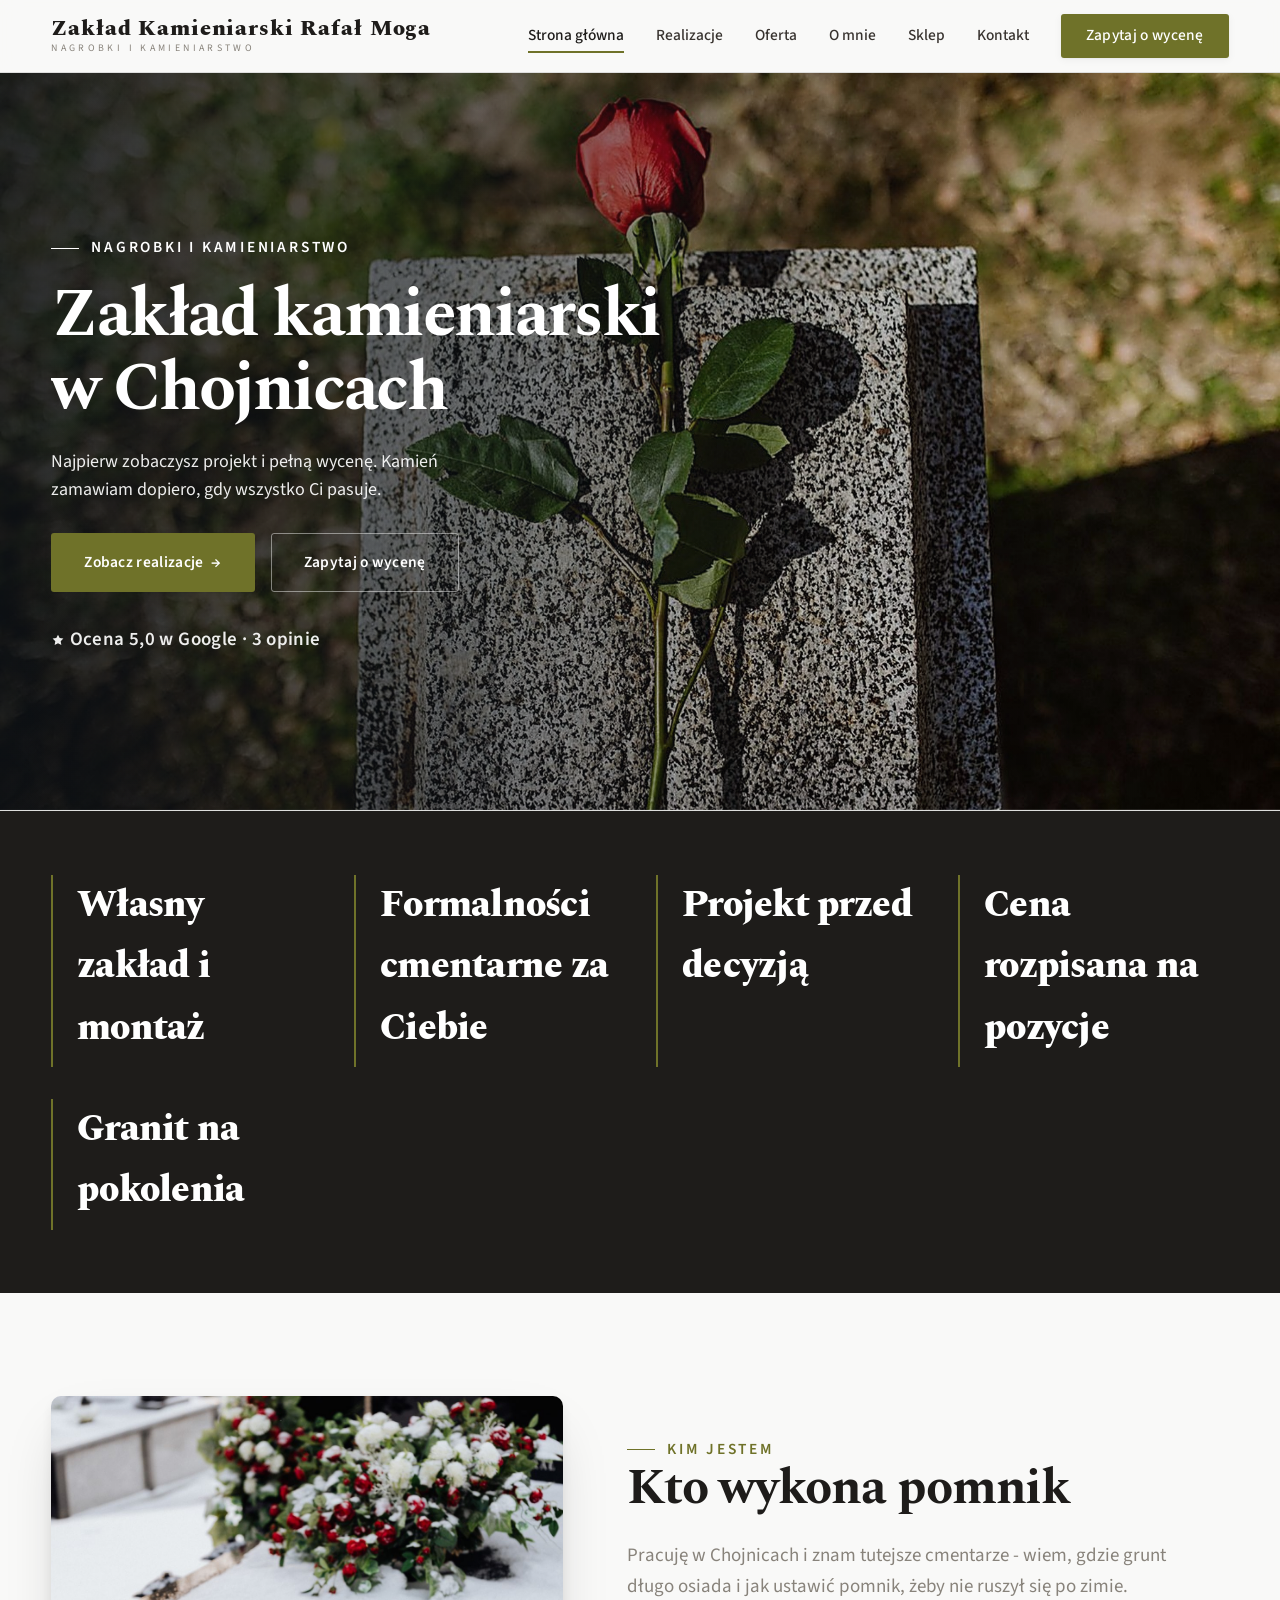
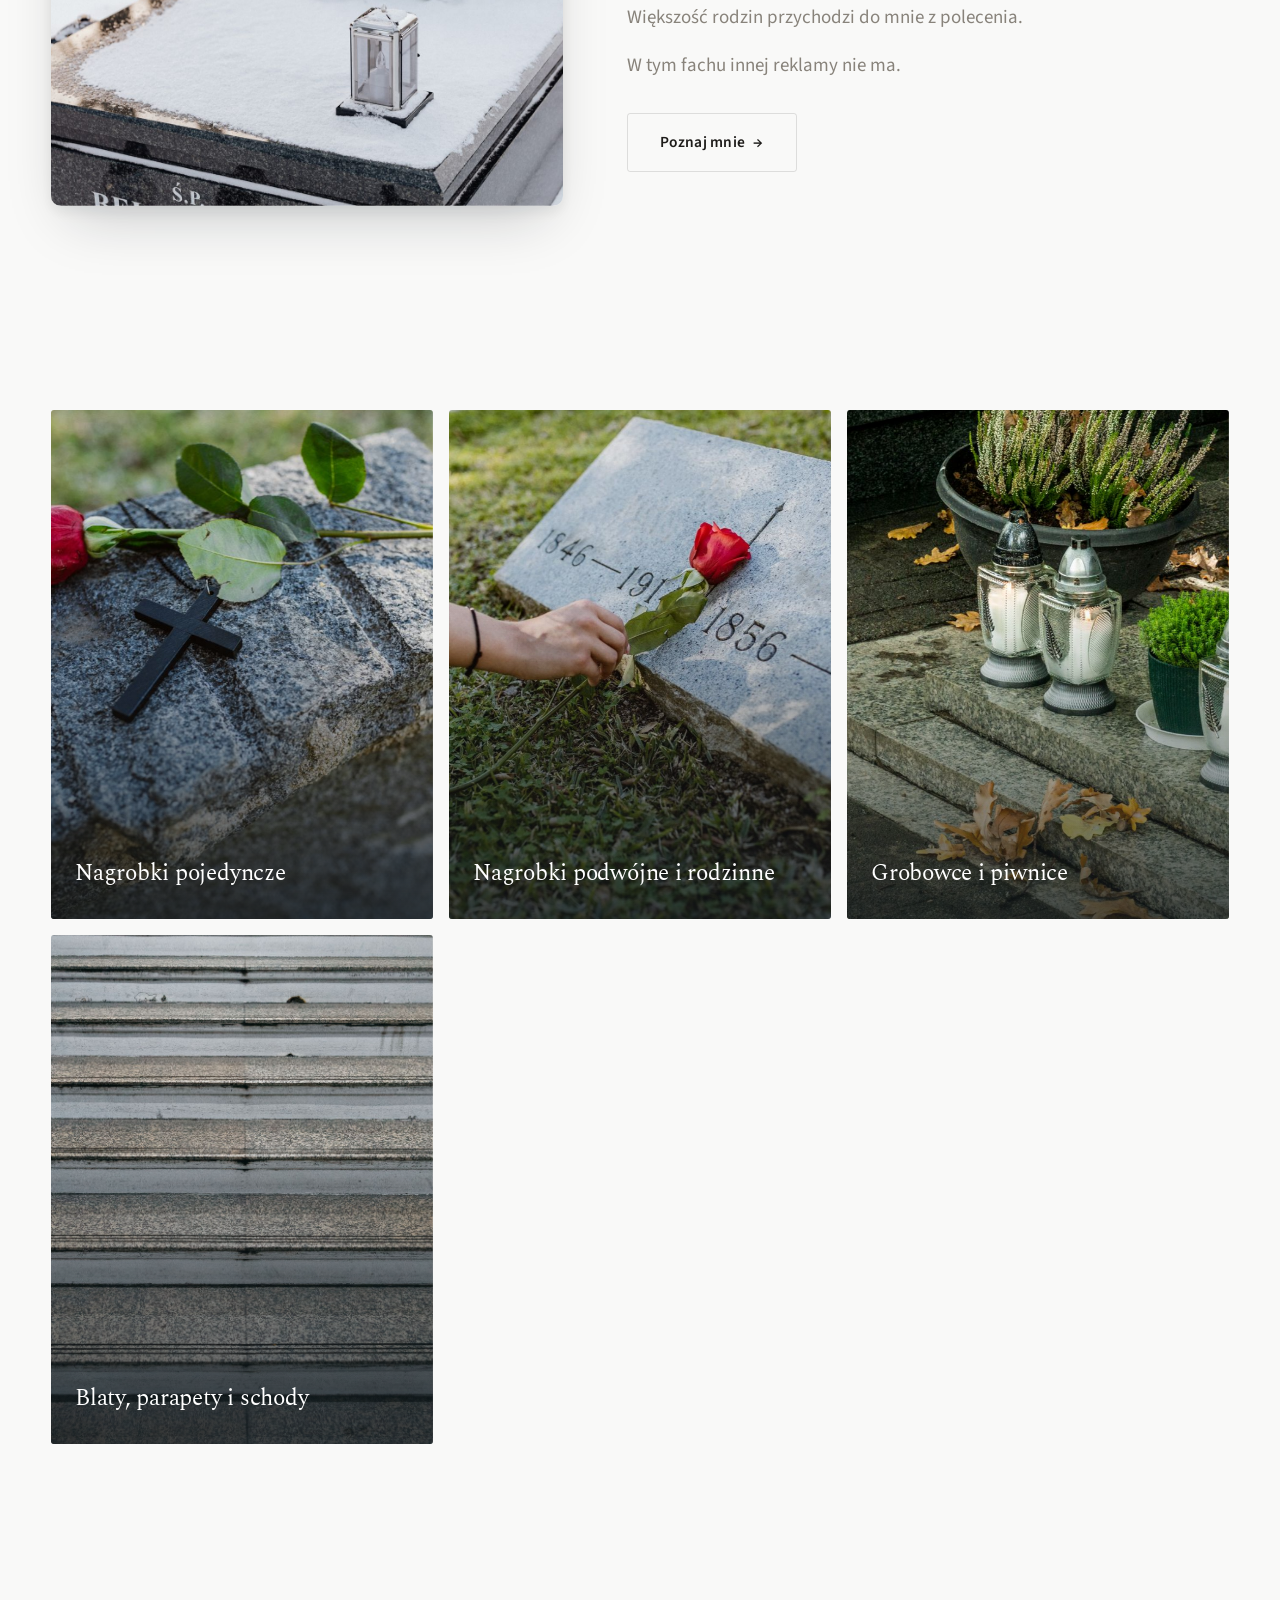
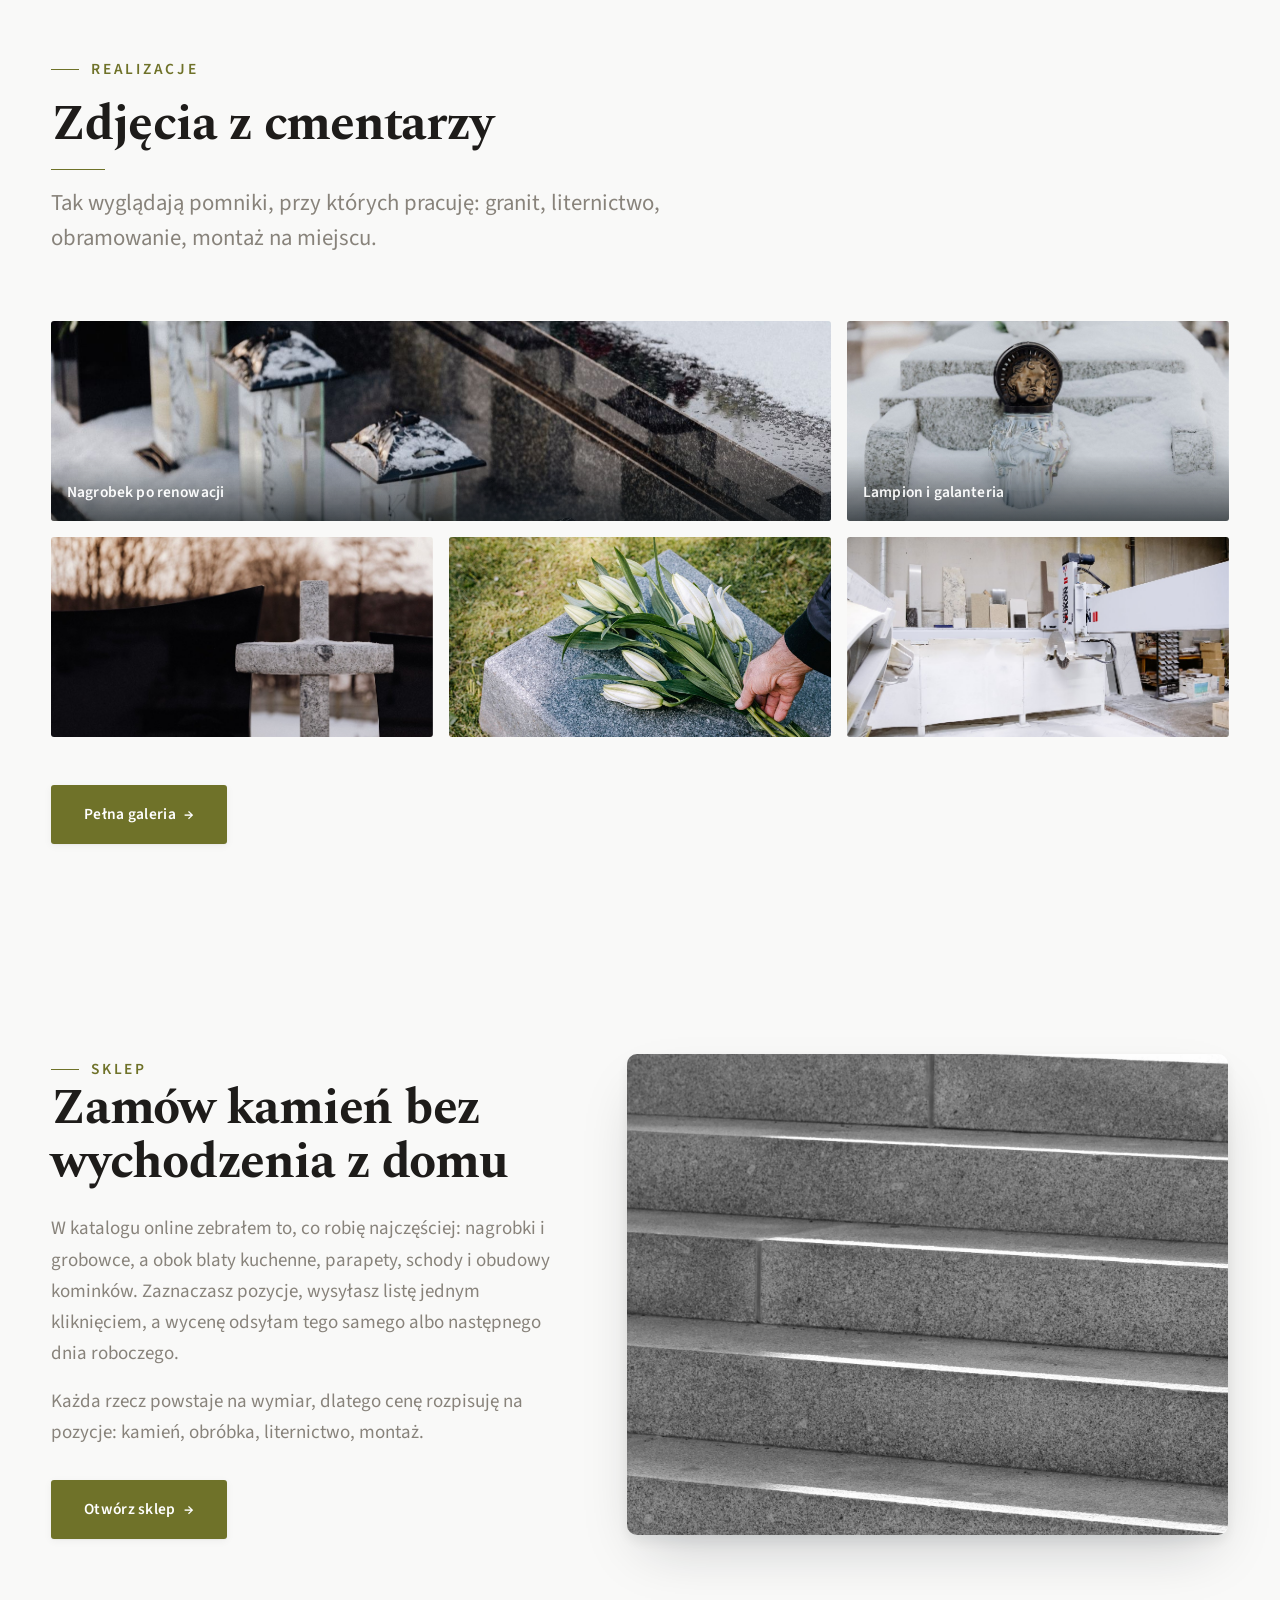
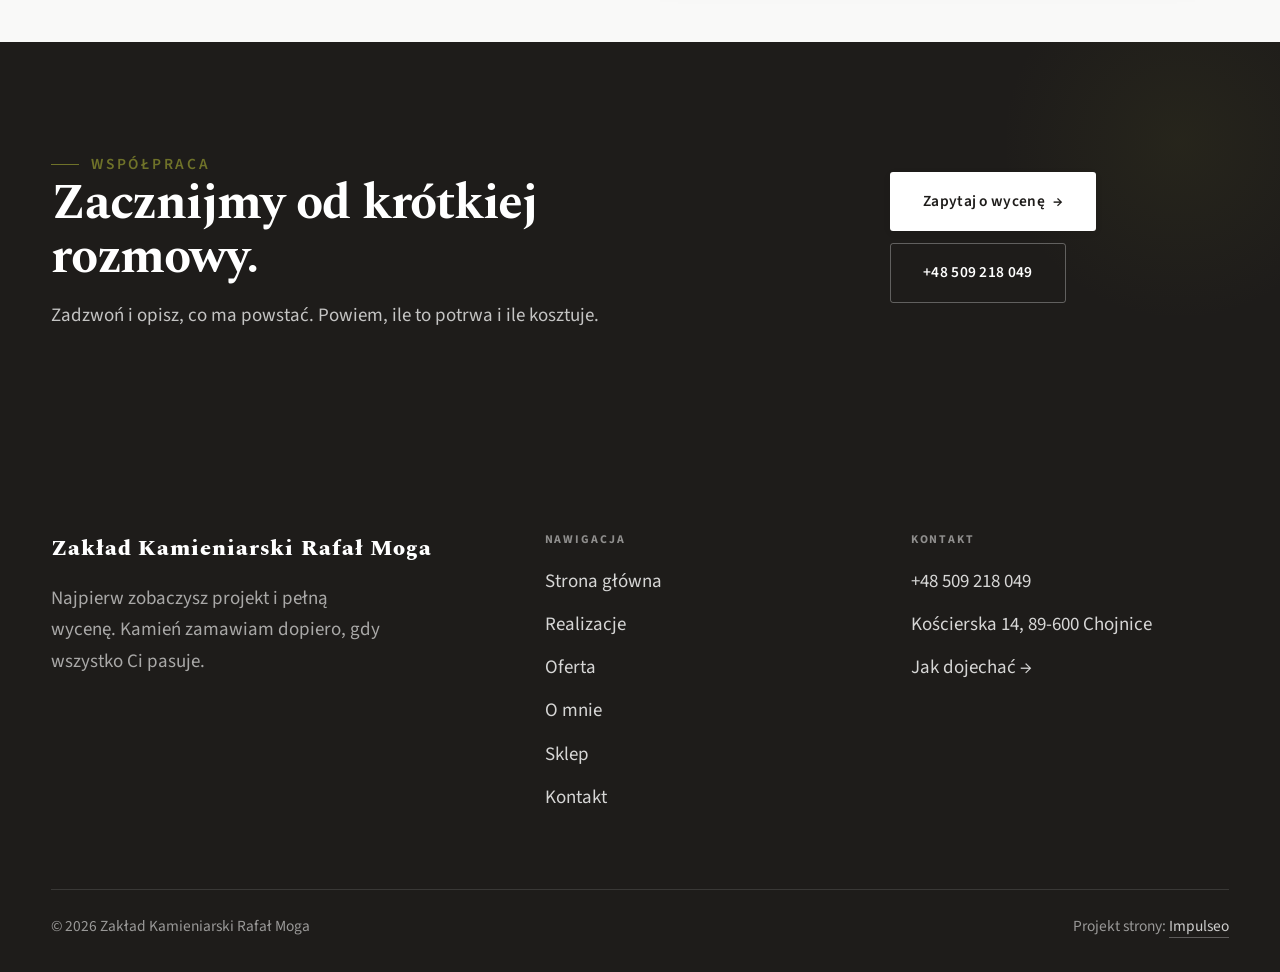
==== commit 95f796a8: "Stopka: podpis Impulseo z linkiem + poprawka znikajacego napisu w naglowku" ====
--- a/index.html
+++ b/index.html
@@ -142,7 +142,7 @@
     </div>
     <div class="foot-bot">
       <span>© 2026 Zakład Kamieniarski Rafał Moga</span>
-      <span>Projekt strony: Krzysztof Brzeziński</span>
+      <span>Projekt strony: <a class="foot-credit" href="https://impulseo.pl" target="_blank" rel="noopener">Impulseo</a></span>
     </div>
   </div>
 </footer>
--- a/assets/styles.css
+++ b/assets/styles.css
@@ -1,7 +1,7 @@
 /* ============================================================
    STOLBASZ — premium, architektoniczny B2B fit-out
    Jasna paleta, zero brązu. System wg premium-web-craft.
-   Projekt strony: Krzysztof Brzeziński
+   Projekt strony: Impulseo (impulseo.pl)
    ============================================================ */
 
 :root{
@@ -640,3 +640,64 @@
 
 /* === auto-paleta ze zdjęć klienta (dopasowanie do estetyki socials) === */
 :root{--accent:#6F7229;--accent-d:#4D5019;--accent-soft:rgba(111,114,41,0.10);--paper:#F9F9F8;--paper-2:#EFEFED;--paper-3:#E8E8E5;}
+
+/* === HERO-FIT (29.07.2026) — hero DOPASOWUJE SIĘ do wysokości okna =========================
+   Zgłoszenie K. 29.07: na jego laptopie przyciski CTA w hero były ucięte dolną krawędzią
+   (Modern House). Pomiar headless (1512x879 → realny widok 792 px): dolna krawędź CTA
+   wypadała 123 px POD ekranem. Nawet przy maksymalnym oknie (982) było -20 px.
+
+   DLACZEGO POPRZEDNI FIX NIE DZIAŁAŁ: 27.07 dołożyliśmy @media(max-height:820px) — próg.
+   Widok K. ma ~792-895 px, czyli TUŻ NAD progiem → reguła w ogóle się nie włączała.
+   Progi są kruche: każdy inny laptop/dok/pasek zakładek przesuwa granicę.
+
+   ROZWIĄZANIE: zero progów. Każdy rozmiar, który decyduje o wysokości hero (typografia,
+   odstępy, padding), dostaje `min(dotychczasowa-wartość, X svh)` — czyli na wysokim ekranie
+   nic się nie zmienia, a im niższe okno, tym płynniej mniejsze. Treści NIE ucinamy.
+
+   Doklejane na SAM KONIEC styles.css (po motion) → wygrywa kaskadę, nie rusza reguł w miejscu.
+   Weryfikacja: tools-retrofit/measure_fold.py (mierzy zapas pod CTA dla 720/800/879/982). */
+
+/* ---------- HERO KINOWY (strona główna, rodziny „editorial") ---------- */
+.hero-cine .wrap{padding-block:min(var(--space-8),4svh)}
+.hero-cine .eyebrow{margin-bottom:min(var(--space-5),2svh)}
+.hero-cine h1{font-size:min(clamp(2.9rem,2rem + 4.4vw,5.2rem),7.6svh);
+  margin-bottom:min(var(--space-5),2.4svh)}
+.hero-cine .lead{font-size:min(1.125rem,2.3svh);line-height:1.55;
+  margin-bottom:min(var(--space-7),3.2svh)}
+
+/* ---------- HERO FACHOWCY — wariant A (pełny ekran) ---------- */
+.hf-panel{padding-top:min(clamp(6.5rem,13vh,9rem),11svh);
+  padding-bottom:min(clamp(2.6rem,6vh,3.6rem),4svh)}
+.hf-title{font-size:min(clamp(2.3rem,1.6rem + 3.2vw,4.3rem),7svh);
+  margin-top:min(var(--space-4),1.8svh);margin-bottom:min(var(--space-4),1.8svh)}
+.hf-lead{font-size:min(1.18rem,2.3svh);line-height:1.5}
+.hf-phone{margin-top:min(var(--space-6),2.8svh);margin-bottom:min(var(--space-5),2.2svh)}
+.hf-phone-num{font-size:min(clamp(2rem,1.5rem + 2.4vw,3.05rem),5.2svh)}
+.hf-trust{margin-top:min(var(--space-6),2.6svh);padding-top:min(var(--space-4),1.6svh)}
+
+/* Telefon: tam liczy się czytelność, nie upychanie — skalowanie wysokością wyłączone,
+   bo przy 844 px wysokości ekranu svh-limity zaczęłyby zmniejszać tekst bez potrzeby. */
+@media(max-width:680px){
+  .hero-cine h1{font-size:clamp(1.9rem,1.15rem + 4.4vw,2.7rem)}
+  .hero-cine .lead{font-size:.98rem}
+  .hf-title{font-size:clamp(2.1rem,1.6rem + 3.2vw,3rem)}
+  .hf-lead{font-size:1rem}
+  .hf-phone-num{font-size:clamp(1.9rem,1.5rem + 2.4vw,2.5rem)}
+}
+/* === /HERO-FIT === */
+
+
+/* ====== IMPULSEO-FIX-20260731 ======================================================
+   1) PODPIS w stopce jest teraz linkiem do impulseo.pl - ma być widocznie klikalny.
+   2) ŻYWY NAGŁÓWEK: warstwa przenikających kadrów (.mt-hero-layer) miała z-index:1, więc
+      lądowała NAD przyciemnieniem hero, a w rodzinie „fachowcy" nawet nad panelem z tekstem
+      (.hf-panel nie miał własnego z-index). Efekt: przy zmianie zdjęcia napis znikał i wracał.
+      Teraz warstwa idzie tam, gdzie zdjęcie tła (z-index:-2), a treść nagłówka dostaje twardy
+      z-index:3. Zmieniają się WYŁĄCZNIE zdjęcia w tle - napis stoi nieruchomo.
+      (hero-cine celowo pominięte: tam img ma z-index:0 i układ był poprawny.) */
+.foot-bot a.foot-credit{color:rgba(255,255,255,.78);text-decoration:none;border-bottom:1px solid rgba(255,255,255,.28)}
+.foot-bot a.foot-credit:hover{color:#fff;border-bottom-color:#fff}
+.hero-fach > img.mt-hero-layer,.hero-gastro > img.mt-hero-layer,.hero-auto > img.mt-hero-layer,
+.hero-dom > img.mt-hero-layer,.hero-studio > img.mt-hero-layer{z-index:-2}
+.hf-panel,.hf-inner,.hd-panel,.hk-panel,.ha-inner,.hs-inner,.hg-inner{position:relative;z-index:3}
+/* ====== koniec IMPULSEO-FIX-20260731 ====== */
